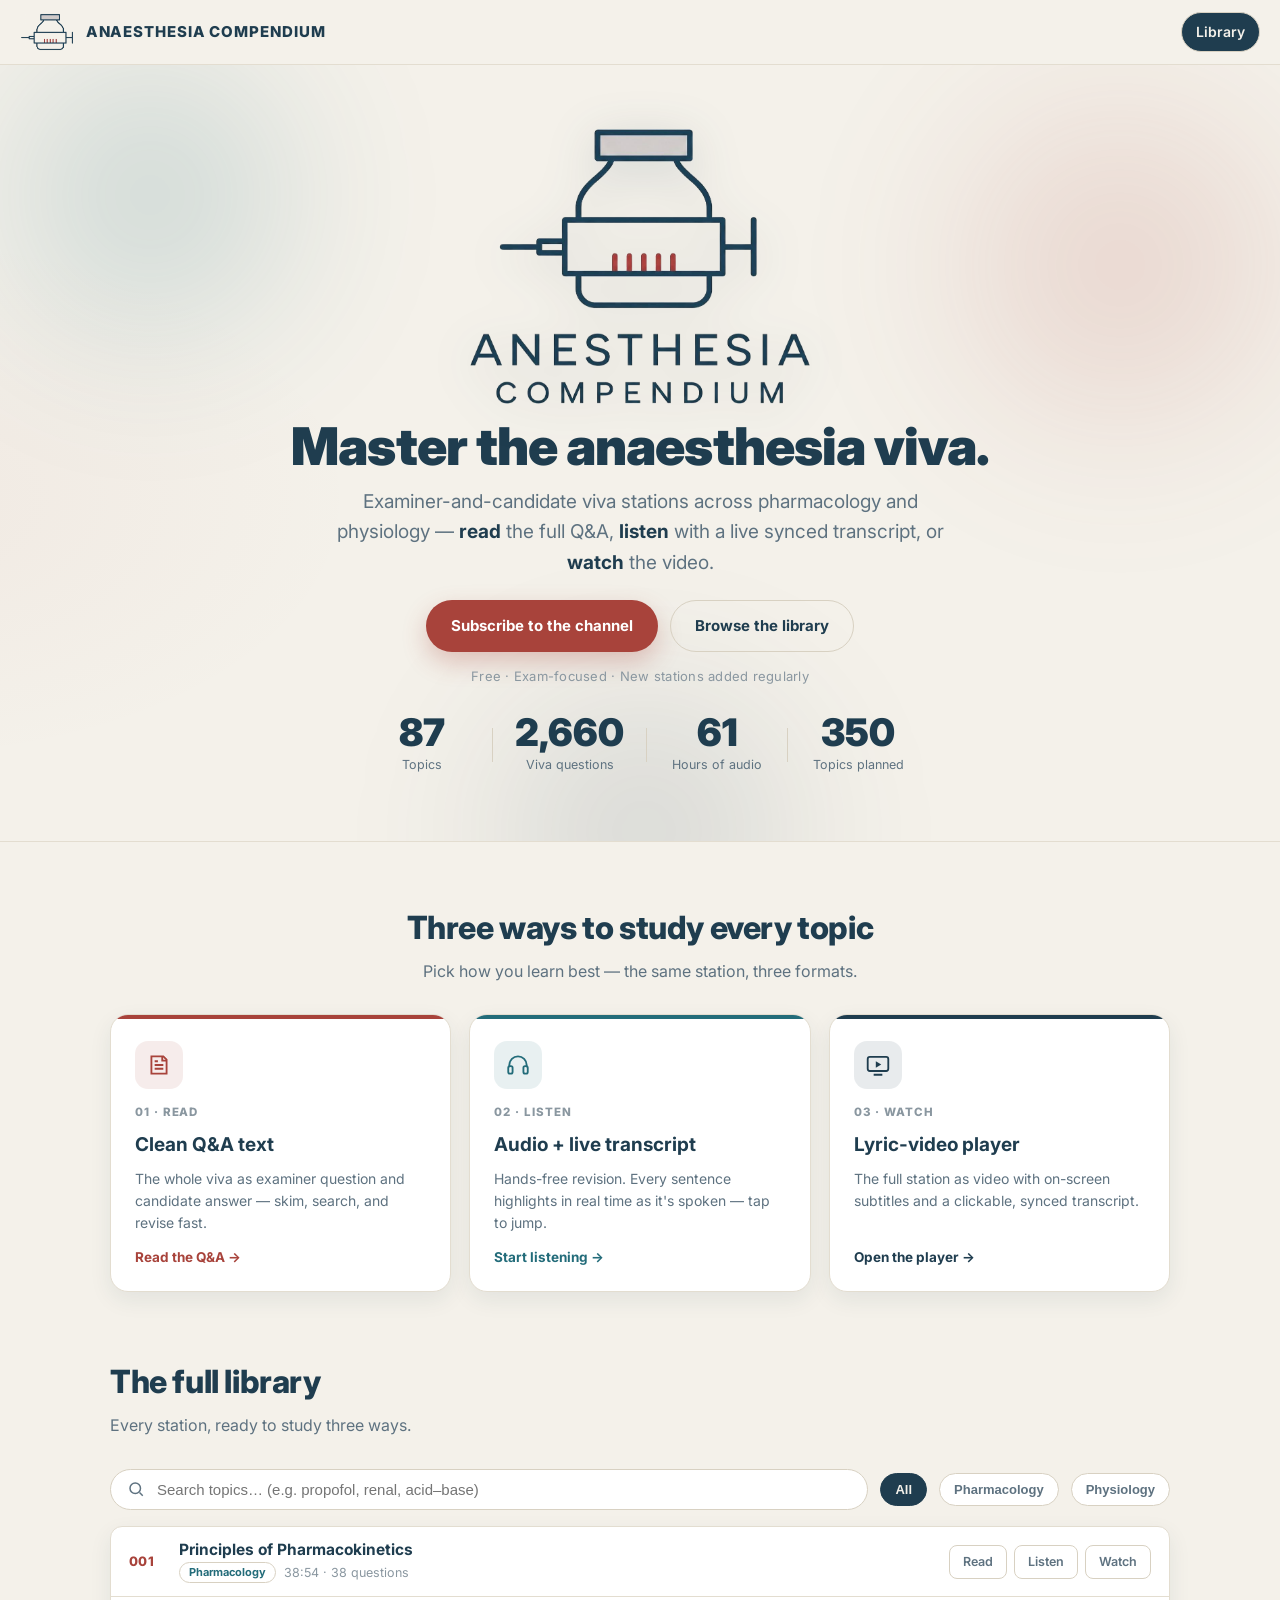
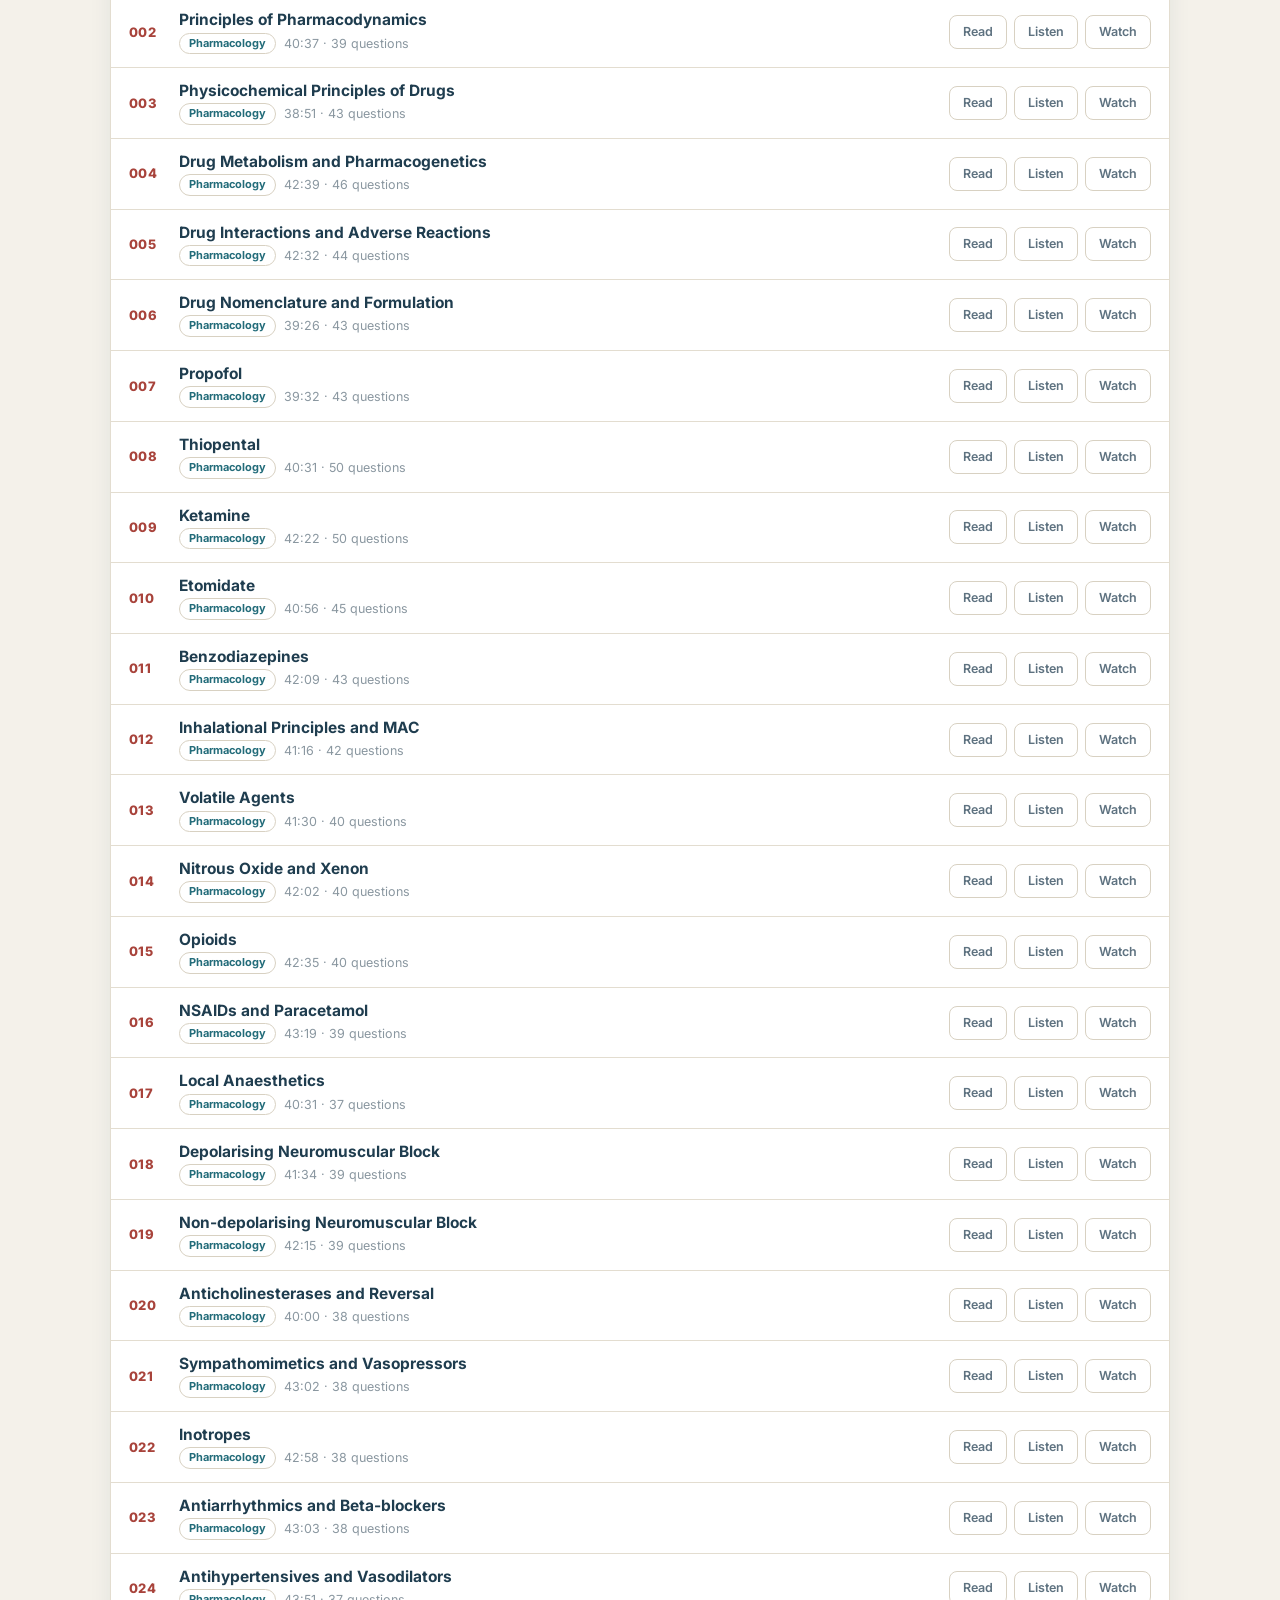
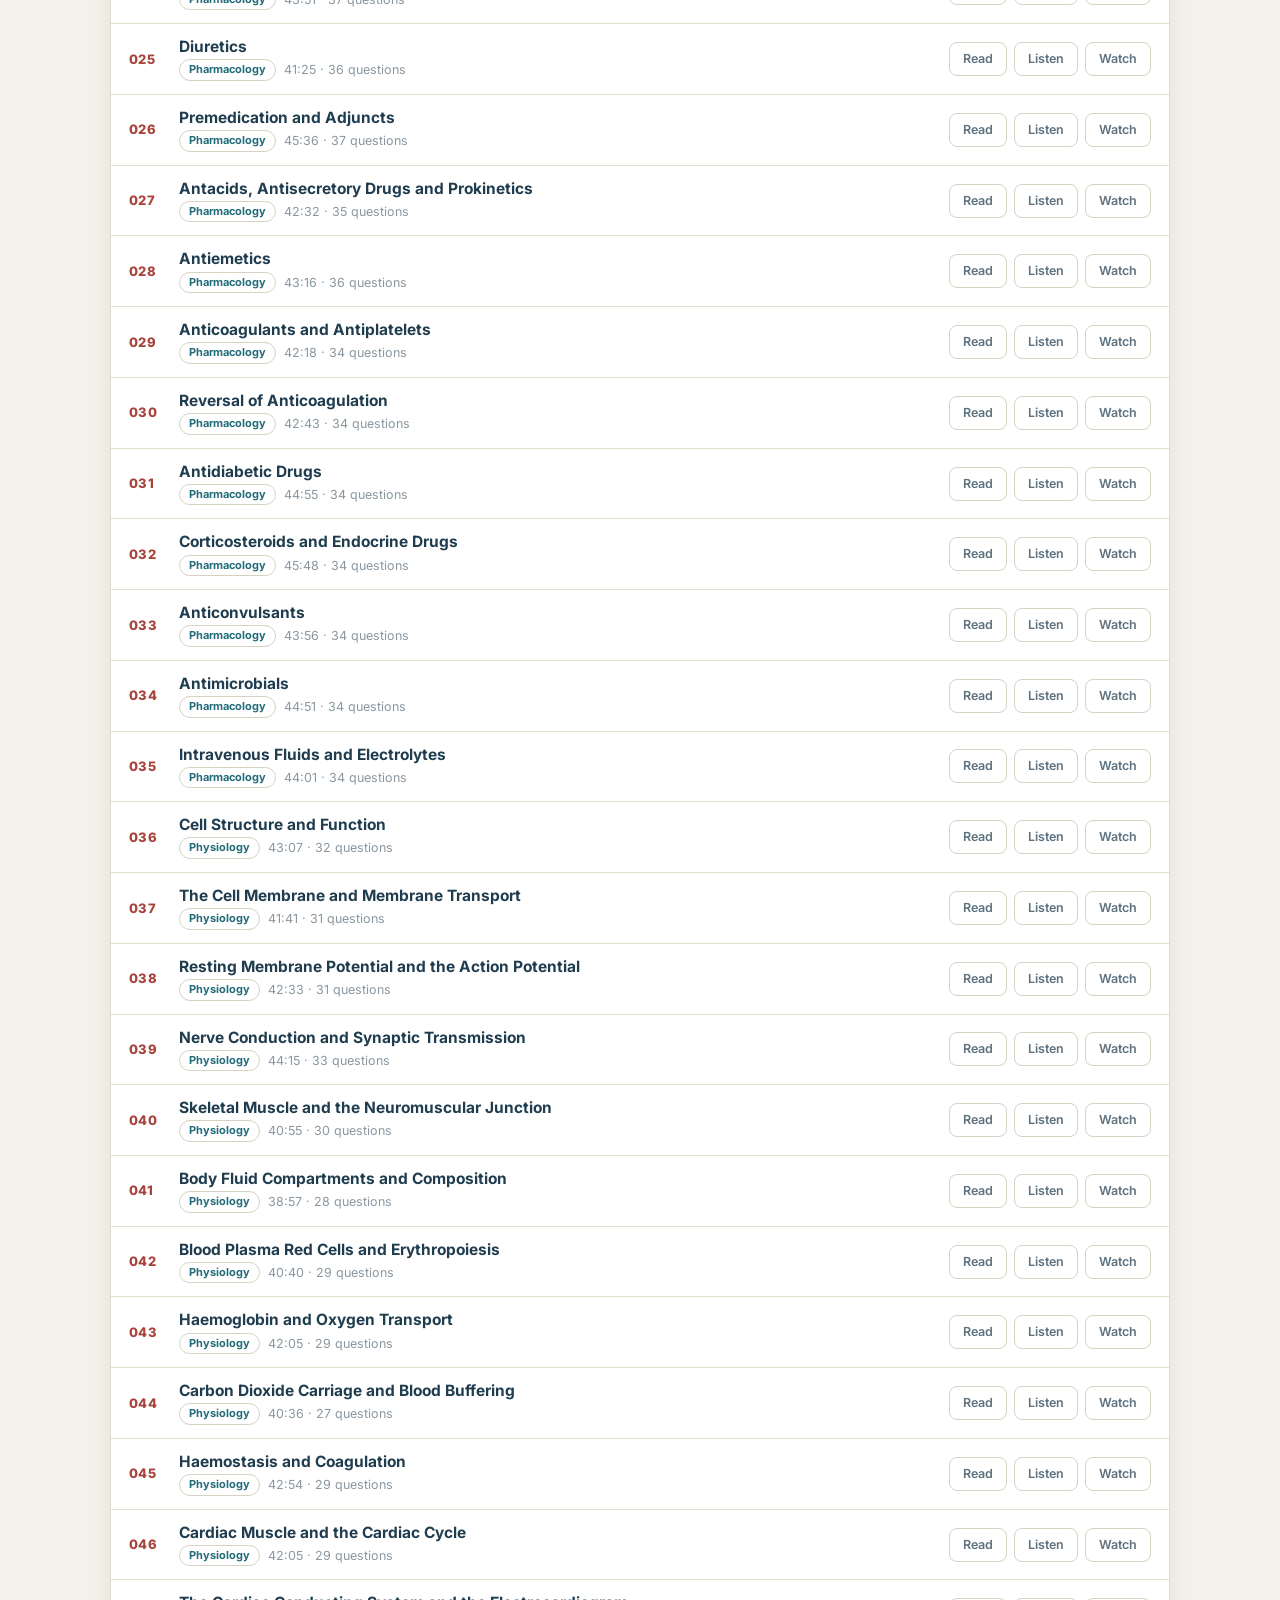
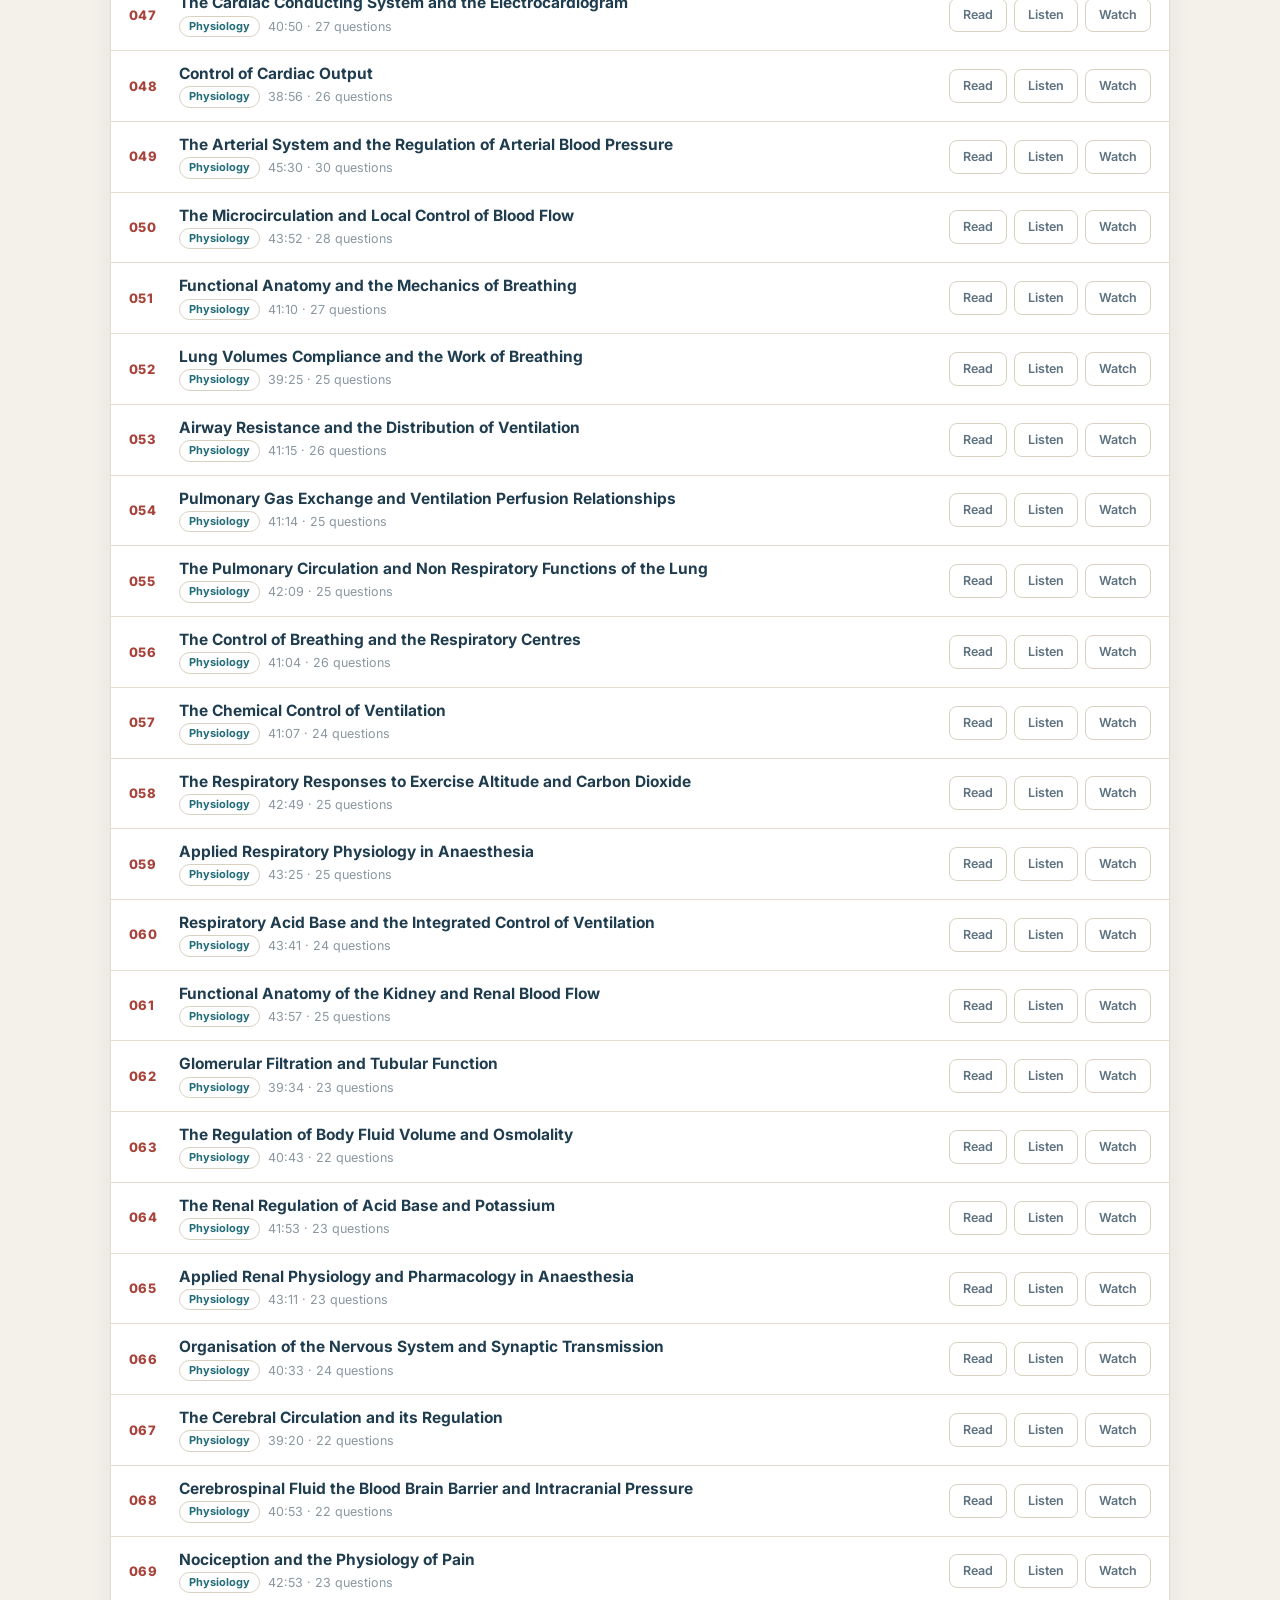
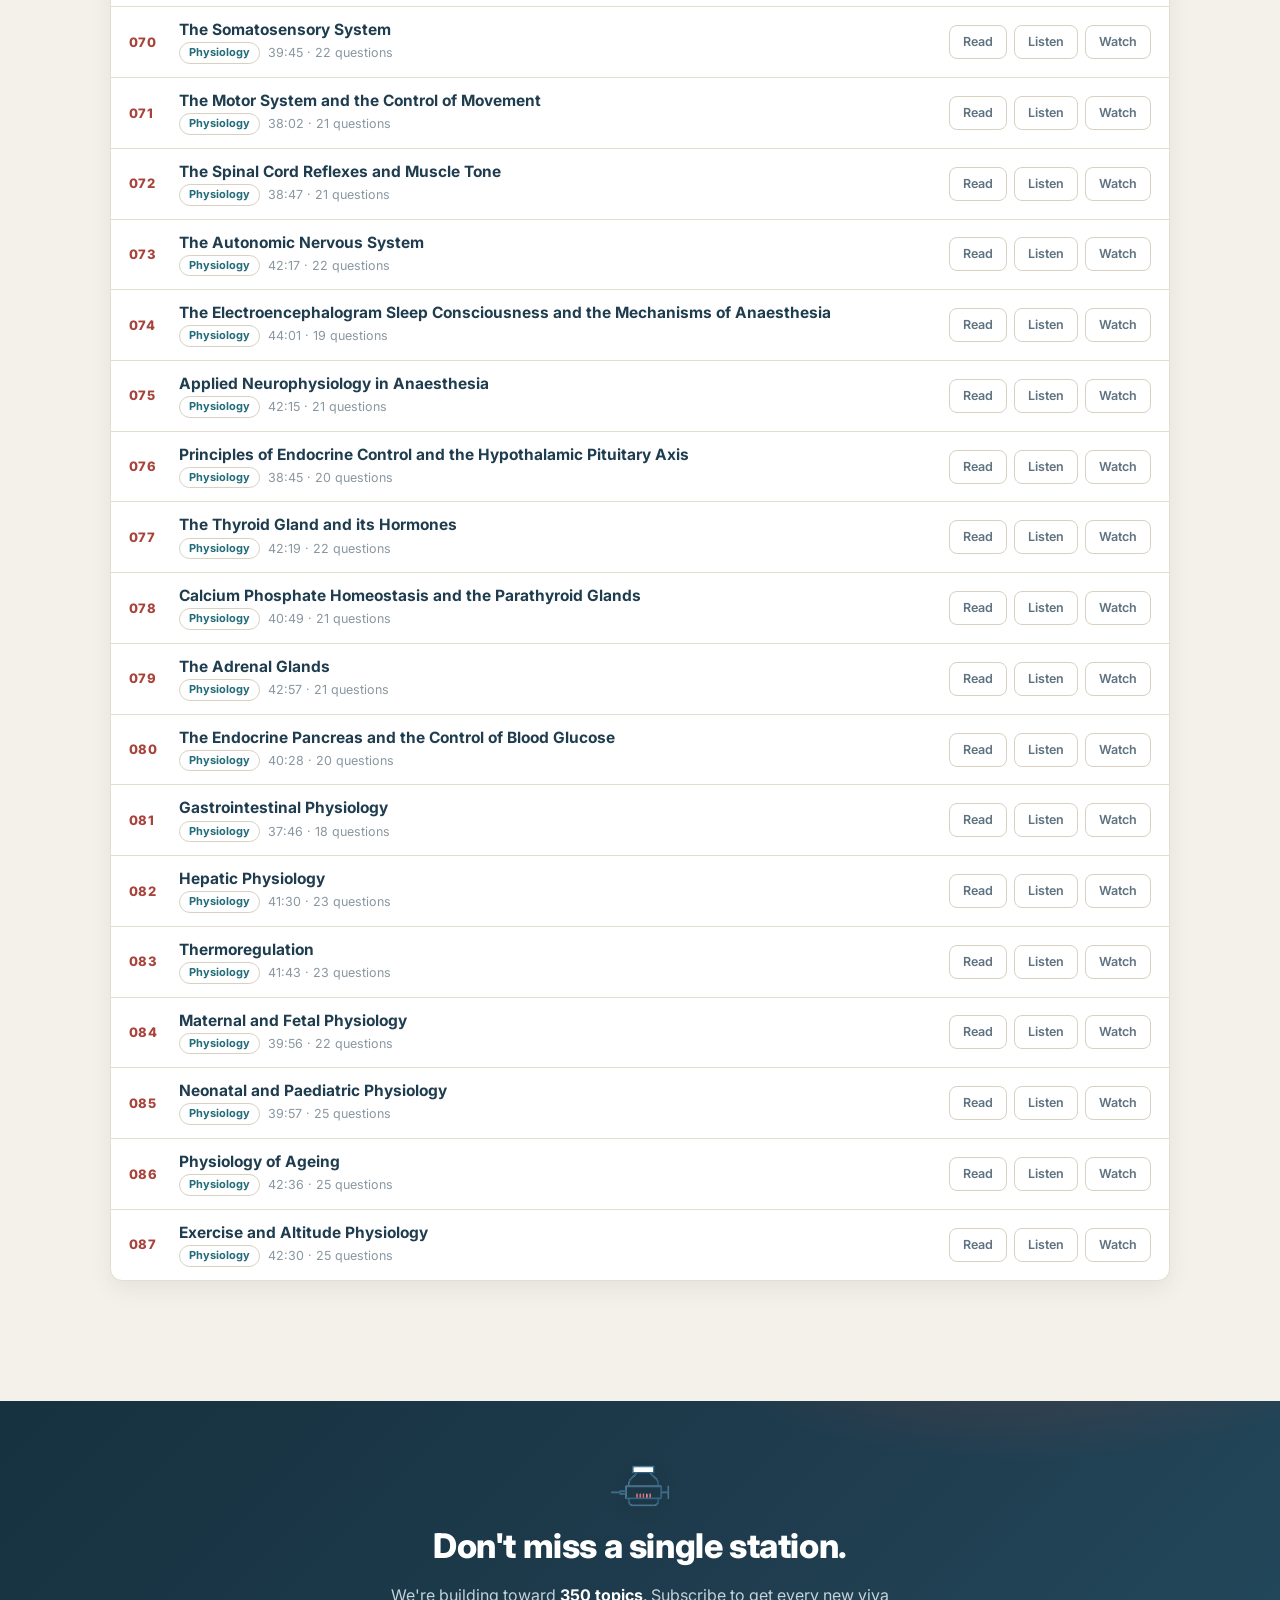
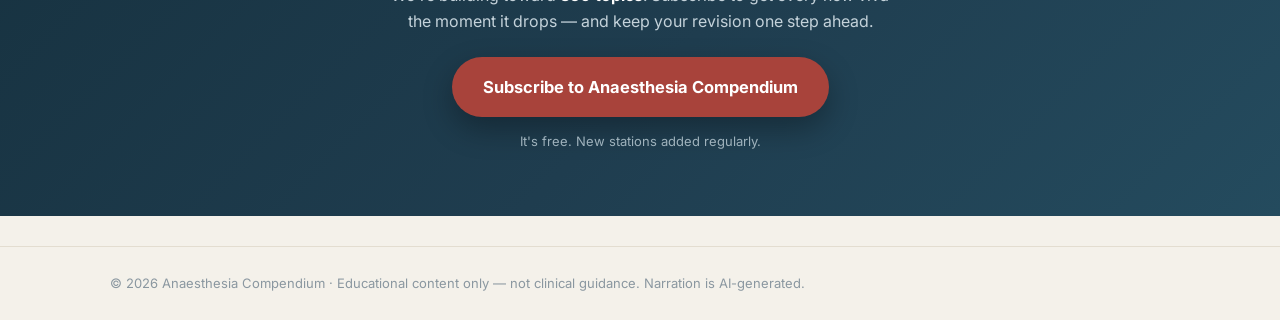
==== index.html @ facf9bb1 "Each mode gets its own hub page; mode cards link to hubs (not topic 001); collapsible section-groupe" ====
<!doctype html>
<html lang="en">
<head>
<meta charset="utf-8">
<meta name="viewport" content="width=device-width,initial-scale=1">
<title>Anaesthesia Compendium — Viva Library</title>
<meta name="description" content="Master the anaesthesia viva — 87 examiner-and-candidate stations you can read as Q&A, listen to with a synced transcript, or watch on video.">
<meta property="og:title" content="Anaesthesia Compendium — Viva Library">
<meta property="og:description" content="Read, listen, and watch your way through every anaesthesia viva topic.">
<meta property="og:image" content="assets/logo-full.png">
<link rel="preconnect" href="https://fonts.googleapis.com">
<link href="https://fonts.googleapis.com/css2?family=Inter:wght@400;500;600;700;800;900&display=swap" rel="stylesheet">
<link rel="icon" type="image/png" sizes="32x32" href="assets/favicon-32.png">
<link rel="apple-touch-icon" href="assets/apple-touch-icon.png">
<link rel="stylesheet" href="assets/css/style.css?v=6">
</head>
<body>
<div id="hdr"></div>
<main>

  <!-- ===== HERO ===== -->
  <section class="lp-hero">
    <div class="aurora" aria-hidden="true"><span></span><span></span><span></span></div>
    <div class="wrap lp-hero-inner reveal">
      <img class="lp-logo" src="assets/logo-full.png" alt="Anaesthesia Compendium" width="380" height="312">
      <h1 class="lp-title">Master the anaesthesia viva.</h1>
      <p class="lp-sub">Examiner-and-candidate viva stations across pharmacology and physiology —
        <strong>read</strong> the full Q&amp;A, <strong>listen</strong> with a live synced transcript, or <strong>watch</strong> the video.</p>
      <div class="lp-cta">
        <a class="btn-cta primary subscribe-btn" href="#subscribe">Subscribe to the channel</a>
        <a class="btn-cta ghost" href="#library">Browse the library</a>
      </div>
      <div class="lp-trust">Free · Exam-focused · New stations added regularly</div>
      <div class="lp-stats" id="stats">
        <div><b data-count="87">0</b><span>Topics</span></div>
        <span class="div"></span>
        <div><b data-count="2660">0</b><span>Viva questions</span></div>
        <span class="div"></span>
        <div><b id="hours" data-count="58">0</b><span>Hours of audio</span></div>
        <span class="div"></span>
        <div><b data-count="350">0</b><span>Topics planned</span></div>
      </div>
    </div>
  </section>

  <!-- ===== THREE WAYS (Read · Listen · Watch) ===== -->
  <section class="wrap lp-modes reveal">
    <h2 class="lp-h2">Three ways to study every topic</h2>
    <p class="lp-h2sub">Pick how you learn best — the same station, three formats.</p>
    <div class="mode-cards">
      <a class="mode-card read" href="read.html">
        <span class="mc-ico" aria-hidden="true">
          <svg viewBox="0 0 24 24" fill="none" stroke="currentColor" stroke-width="1.7"><path d="M5 4h11l3 3v13H5z"/><path d="M15 4v4h4"/><path d="M8 12h8M8 15.5h8M8 8.5h3"/></svg>
        </span>
        <span class="mc-tag">01 · Read</span>
        <h3>Clean Q&amp;A text</h3>
        <p>The whole viva as examiner question and candidate answer — skim, search, and revise fast.</p>
        <span class="mc-go">Read the Q&amp;A →</span>
      </a>
      <a class="mode-card listen" href="listen.html">
        <span class="mc-ico" aria-hidden="true">
          <svg viewBox="0 0 24 24" fill="none" stroke="currentColor" stroke-width="1.7"><path d="M4 14v-2a8 8 0 0116 0v2"/><rect x="3" y="13" width="4" height="7" rx="1.5"/><rect x="17" y="13" width="4" height="7" rx="1.5"/></svg>
        </span>
        <span class="mc-tag">02 · Listen</span>
        <h3>Audio + live transcript</h3>
        <p>Hands-free revision. Every sentence highlights in real time as it's spoken — tap to jump.</p>
        <span class="mc-go">Start listening →</span>
      </a>
      <a class="mode-card watch" href="watch.html">
        <span class="mc-ico" aria-hidden="true">
          <svg viewBox="0 0 24 24" fill="none" stroke="currentColor" stroke-width="1.7"><rect x="2.5" y="4.5" width="19" height="13" rx="2"/><path d="M10 8.5l5 3-5 3z" fill="currentColor" stroke="none"/><path d="M8 21h8"/></svg>
        </span>
        <span class="mc-tag">03 · Watch</span>
        <h3>Lyric-video player</h3>
        <p>The full station as video with on-screen subtitles and a clickable, synced transcript.</p>
        <span class="mc-go">Open the player →</span>
      </a>
    </div>
  </section>

  <!-- ===== LIBRARY ===== -->
  <section class="wrap lp-library" id="library">
    <div class="lib-head reveal">
      <h2 class="lp-h2">The full library</h2>
      <p class="lp-h2sub">Every station, ready to study three ways.</p>
    </div>
    <div class="toolbar reveal">
      <label class="search">
        <svg width="18" height="18" viewBox="0 0 24 24" fill="none" stroke="#5e7280" stroke-width="2"><circle cx="11" cy="11" r="7"/><path d="M21 21l-4.3-4.3"/></svg>
        <input id="q" type="search" placeholder="Search topics… (e.g. propofol, renal, acid–base)" autocomplete="off">
      </label>
      <button class="chip is-active" data-sec="all">All</button>
      <button class="chip" data-sec="Pharmacology">Pharmacology</button>
      <button class="chip" data-sec="Physiology">Physiology</button>
    </div>
    <div id="grid" class="tlist reveal"></div>
    <div id="empty" class="empty hide">No topics match your search.</div>
  </section>

  <!-- ===== SUBSCRIBE BAND ===== -->
  <section class="lp-subscribe reveal" id="subscribe">
    <div class="wrap lp-sub-inner">
      <img class="lp-sub-mark" src="assets/logo-mark.png" alt="" width="64" height="64">
      <h2>Don't miss a single station.</h2>
      <p>We're building toward <strong>350 topics</strong>. Subscribe to get every new viva the moment it drops — and keep your revision one step ahead.</p>
      <a class="btn-cta primary big subscribe-btn" href="#">Subscribe to Anaesthesia Compendium</a>
      <div class="lp-sub-note">It's free. New stations added regularly.</div>
    </div>
  </section>

</main>

<footer class="foot"><div class="wrap">
  © <span id="yr"></span> Anaesthesia Compendium · Educational content only — not clinical guidance. Narration is AI-generated.
</div></footer>

<script src="config.js"></script>
<script src="assets/js/common.js?v=6"></script>
<script src="assets/js/library.js?v=6"></script>
</body>
</html>
---- assets/css/style.css ----
:root{
  /* Brand palette — from the Anesthesia Compendium logo */
  --bg:#f4f1ea;          /* warm ivory paper */
  --bg2:#efeae0;
  --panel:#ffffff;
  --panel2:#f6f2ea;
  --line:#e3ddd0;        /* warm hairline */
  --line2:#d8d1c2;
  --ink:#1f3d4f;         /* deep navy ink (logo outline) */
  --txt:#22404f;
  --muted:#5e7280;
  --faint:#8a97a0;
  --navy:#1f3d4f;
  --teal:#236c7a;        /* supporting teal-navy */
  --brick:#a8433b;       /* logo red accent */
  --brick-soft:#c97b73;
  --cap:#d7dade;         /* logo cap grey */
  --examiner:#a8433b;    /* questions = brick red */
  --candidate:#236c7a;   /* answers   = teal-navy */
  --radius:12px; --maxw:1100px;
  --shadow:0 8px 22px rgba(31,61,79,.08);
}
*{box-sizing:border-box}
html,body{margin:0;padding:0}
body{
  background:
    radial-gradient(900px 480px at 85% -8%, rgba(35,108,122,.05) 0, transparent 60%),
    radial-gradient(800px 460px at -8% 6%, rgba(168,67,59,.045) 0, transparent 58%),
    var(--bg);
  color:var(--txt);
  font:16px/1.6 "Inter",system-ui,-apple-system,"Segoe UI",Roboto,Helvetica,Arial,sans-serif;
  -webkit-font-smoothing:antialiased;
}
a{color:inherit;text-decoration:none}
.wrap{max-width:var(--maxw);margin:0 auto;padding:0 20px}

/* ---------- top bar ---------- */
.topbar{position:sticky;top:0;z-index:30;display:flex;align-items:center;gap:18px;
  justify-content:space-between;padding:12px 20px;
  background:rgba(244,241,234,.86);backdrop-filter:blur(12px);
  border-bottom:1px solid var(--line)}
.brand{display:flex;align-items:center;gap:12px}
.brand-mark{display:grid;place-items:center;width:38px;height:38px;border-radius:9px;
  font-weight:800;letter-spacing:-1px;color:#f4f1ea;background:var(--navy);
  border:1px solid #16313f}
.brand-mark span{color:var(--brick-soft)}
.brand-logo{height:38px;width:auto;display:block}
.brand-name{font-weight:800;letter-spacing:.06em;color:var(--navy);text-transform:uppercase;font-size:15px}
@media(max-width:520px){.brand-name{display:none}}
.modes{display:flex;gap:6px;flex-wrap:wrap}
.mode{padding:8px 14px;border-radius:999px;color:var(--muted);font-weight:600;font-size:14px;
  border:1px solid transparent}
.mode:hover{color:var(--navy);background:var(--panel2)}
.mode.is-active{color:#f4f1ea;background:var(--navy)}
.mode.lib{border:1px solid var(--line2)}

/* ---------- hero ---------- */
.hero{padding:46px 0 22px}
.hero h1{font-size:clamp(28px,4vw,42px);margin:0 0 8px;letter-spacing:-.5px;color:var(--navy)}
.hero-logo{text-align:center;padding:38px 0 22px}
.brandlock{margin:0 auto 6px}
.brandlock img{height:clamp(104px,17vw,168px);width:auto;display:inline-block}
.hero-logo p{max-width:640px;margin:0 auto}
.hero-logo .stats{justify-content:center}
.hero p{color:var(--muted);margin:0;font-size:18px}
.hero .stats{display:flex;gap:18px;margin-top:22px;flex-wrap:wrap}
.stat{background:var(--panel);border:1px solid var(--line);border-radius:var(--radius);
  padding:14px 18px;min-width:120px;box-shadow:var(--shadow)}
.stat b{display:block;font-size:24px;color:var(--navy)}
.stat span{color:var(--muted);font-size:13px}

.toolbar{display:flex;gap:12px;align-items:center;margin:24px 0 8px;flex-wrap:wrap}
.search{flex:1;min-width:220px;display:flex;align-items:center;gap:10px;
  background:var(--panel);border:1px solid var(--line2);border-radius:999px;padding:10px 16px}
.search input{flex:1;background:none;border:none;color:var(--txt);font-size:15px;outline:none}
.chip{padding:8px 14px;border-radius:999px;border:1px solid var(--line2);color:var(--muted);
  font-weight:600;font-size:13px;cursor:pointer;background:var(--panel)}
.chip.is-active{color:#f4f1ea;background:var(--navy);border-color:var(--navy)}

/* ---------- library LIST ---------- */
.tlist{margin:16px 0 60px;border:1px solid var(--line);border-radius:var(--radius);
  overflow:hidden;background:var(--panel);box-shadow:var(--shadow)}
.trow{display:flex;align-items:center;gap:16px;padding:13px 18px;border-bottom:1px solid var(--line);
  transition:background .12s}
.trow:last-child{border-bottom:none}
.trow:hover{background:var(--panel2)}
.trow .tnum{font-weight:800;color:var(--brick);font-size:13px;min-width:34px;letter-spacing:.02em}
.trow .tmain{flex:1;min-width:0;display:flex;flex-direction:column;gap:2px}
.trow .ttitle{font-weight:700;color:var(--navy);font-size:15.5px;line-height:1.3}
.trow .ttitle a:hover{color:var(--brick)}
.trow .tmeta{color:var(--faint);font-size:12.5px}
.trow .tsec{display:inline-block;font-size:11px;font-weight:700;color:var(--teal);
  border:1px solid var(--line2);border-radius:999px;padding:1px 9px;margin-right:8px;vertical-align:1px}
.trow .tmodes{display:flex;gap:7px;flex-shrink:0}
.trow .tmodes a{padding:6px 13px;border-radius:8px;font-weight:600;font-size:12.5px;
  border:1px solid var(--line2);color:var(--muted)}
.trow .tmodes a:hover{color:#f4f1ea;background:var(--navy);border-color:var(--navy)}
@media(max-width:640px){
  .trow{flex-wrap:wrap}
  .trow .tmodes{width:100%;justify-content:flex-start;padding-left:50px}
}

/* ---------- detail layout ---------- */
.detail{display:grid;grid-template-columns:minmax(0,1fr);gap:24px;padding:26px 0 70px}
@media(min-width:900px){.detail.has-side{grid-template-columns:minmax(0,1.5fr) minmax(280px,.9fr)}}
.crumb{color:var(--faint);font-size:13.5px;margin:18px 0 2px}
.crumb a:hover{color:var(--brick)}
.dtitle{font-size:clamp(22px,3vw,32px);margin:4px 0 4px;letter-spacing:-.4px;color:var(--navy)}
.dsub{color:var(--muted);margin:0 0 4px;font-size:14.5px}

.panel{background:var(--panel);border:1px solid var(--line);border-radius:var(--radius);
  padding:18px;box-shadow:var(--shadow)}
.media-warn{background:rgba(168,67,59,.08);border:1px solid rgba(168,67,59,.3);
  color:#7d2f29;padding:10px 14px;border-radius:10px;font-size:13.5px;margin:14px 0}
.media-warn code{color:var(--brick)}

/* audio player */
.player{display:flex;flex-direction:column;gap:14px}
.player audio,.player video{width:100%}
.coverbar{display:flex;gap:16px;align-items:center}
.coverbar img{width:84px;height:84px;border-radius:12px;object-fit:cover;border:1px solid var(--line2)}
.playbtns{display:flex;gap:8px;flex-wrap:wrap;align-items:center}
.btn{padding:8px 14px;border-radius:10px;border:1px solid var(--line2);background:var(--panel2);
  color:var(--txt);font-weight:600;font-size:13.5px;cursor:pointer}
.btn:hover{border-color:var(--teal)}
.btn.primary{color:#f4f1ea;background:var(--navy);border-color:var(--navy)}

/* transcript */
.transcript{height:62vh;min-height:380px;overflow-y:auto;padding:6px 4px;scroll-behavior:smooth}
.transcript::-webkit-scrollbar{width:10px}
.transcript::-webkit-scrollbar-thumb{background:var(--line2);border-radius:8px}
/* transcript: flowing paragraphs grouped by speaker turn */
.turn{margin:0 0 17px}
.turn .who{display:block;font-size:11px;font-weight:800;letter-spacing:.9px;
  text-transform:uppercase;margin:0 0 5px 14px}
.turn.E .who{color:var(--examiner)}
.turn.C .who{color:var(--candidate)}
.turn-text{margin:0;color:var(--muted);line-height:1.78;font-size:15.5px;
  padding-left:14px;border-left:3px solid transparent}
.turn.E .turn-text{border-left-color:rgba(168,67,59,.22)}
.turn.C .turn-text{border-left-color:rgba(35,108,122,.22)}
/* each sentence/cue is an inline highlightable segment */
.seg{cursor:pointer;border-radius:5px;padding:1px 3px;margin:0 -1px;
  transition:background .12s,color .12s}
.seg:hover{background:var(--panel2);color:var(--txt)}
.seg.active{color:var(--navy);font-weight:600;background:rgba(35,108,122,.18)}
.turn.E .seg.active{background:rgba(168,67,59,.18)}

.sticky-side{position:sticky;top:84px}
.side-list{max-height:74vh;overflow-y:auto}
.side-item{display:flex;gap:10px;padding:9px 10px;border-radius:10px;color:var(--muted);font-size:13.5px}
.side-item:hover{background:var(--panel2);color:var(--navy)}
.side-item.is-active{background:var(--panel2);color:var(--navy);font-weight:600}
.side-item .n{color:var(--brick);font-weight:700;min-width:30px}

/* ---- mode hub (read/listen/watch landing) ---- */
.hub-hero{text-align:center;padding:42px 0 28px;border-bottom:1px solid var(--line)}
.hub-ico{width:56px;height:56px;border-radius:15px;display:inline-grid;place-items:center;margin-bottom:12px}
.hub-ico svg{width:30px;height:30px}
.hub-hero.read .hub-ico{background:rgba(168,67,59,.10);color:var(--brick)}
.hub-hero.listen .hub-ico{background:rgba(35,108,122,.10);color:var(--teal)}
.hub-hero.watch .hub-ico{background:rgba(31,61,79,.10);color:var(--navy)}
.hub-hero h1{margin:0 0 6px;color:var(--navy);font-size:clamp(24px,3.6vw,34px);font-weight:800;letter-spacing:-.4px}
.hub-hero p{color:var(--muted);margin:0 auto;max-width:560px}
.hub-count{margin-top:12px;color:var(--faint);font-size:13px}
.hub-body{padding:24px 20px 60px}
.open-pill{font-weight:700;font-size:12.5px;padding:6px 13px;border-radius:8px;
  border:1px solid var(--line2);color:var(--muted);white-space:nowrap}
.trow:hover .open-pill.read{color:#fff;background:var(--brick);border-color:var(--brick)}
.trow:hover .open-pill.listen{color:#fff;background:var(--teal);border-color:var(--teal)}
.trow:hover .open-pill.watch{color:#fff;background:var(--navy);border-color:var(--navy)}

/* ---- collapsible, section-grouped side panel ---- */
.sidepanel{padding:8px 8px 10px}
.sidehead{font-weight:800;color:var(--navy);font-size:12.5px;letter-spacing:.06em;
  text-transform:uppercase;padding:8px 8px 6px}
.side-nav{max-height:74vh;overflow-y:auto}
.nav-group{border-top:1px solid var(--line)}
.nav-head{width:100%;display:flex;align-items:center;gap:8px;background:none;border:none;cursor:pointer;
  padding:10px 8px;font-weight:800;color:var(--navy);font-size:12px;letter-spacing:.05em;text-transform:uppercase}
.nav-head:hover{color:var(--brick)}
.nav-count{margin-left:auto;color:var(--faint);font-weight:600}
.nav-chev{transition:transform .2s;color:var(--faint);font-size:11px}
.nav-group.open .nav-chev{transform:rotate(90deg)}
.nav-items{display:none;padding-bottom:6px}
.nav-group.open .nav-items{display:block}
.nav-item{display:flex;gap:9px;padding:7px 10px;border-radius:8px;color:var(--muted);font-size:13px;line-height:1.35}
.nav-item:hover{background:var(--panel2);color:var(--navy)}
.nav-item.is-active{background:var(--panel2);color:var(--navy);font-weight:600}
.nav-item .n{color:var(--brick);font-weight:700;min-width:28px}

/* read page */
.reader{max-width:820px;margin:0 auto}
.qa{margin:0 0 26px}
.qa .q{background:rgba(168,67,59,.06);
  border:1px solid rgba(168,67,59,.22);border-radius:12px;padding:14px 18px;font-weight:600;color:var(--navy)}
.qa .q .lbl{color:var(--examiner);font-size:11px;font-weight:800;letter-spacing:1px;display:block;margin-bottom:4px}
.qa .a{padding:14px 18px 2px 18px}
.qa .a .lbl{color:var(--candidate);font-size:11px;font-weight:800;letter-spacing:1px;display:block;margin-bottom:6px}
.qa .a p{margin:0 0 12px}
.reader .intro{color:var(--muted);font-style:italic;border-left:3px solid var(--line2);padding:6px 16px;margin:0 0 26px}

/* ====================== LANDING PAGE ====================== */
/* scroll-reveal (armed by JS so no-JS users still see everything) */
body.reveal-armed .reveal{opacity:0;transform:translateY(18px);transition:opacity .7s ease,transform .7s ease}
body.reveal-armed .reveal.in{opacity:1;transform:none}
@media(prefers-reduced-motion:reduce){body.reveal-armed .reveal{opacity:1;transform:none;transition:none}}

/* hero */
.lp-hero{position:relative;overflow:hidden;text-align:center;padding:54px 0 64px;
  border-bottom:1px solid var(--line)}
.lp-hero-inner{position:relative;z-index:2;max-width:760px}
.aurora{position:absolute;inset:0;z-index:1;filter:blur(70px);opacity:.5;pointer-events:none}
.aurora span{position:absolute;border-radius:50%;display:block;mix-blend-mode:multiply}
.aurora span:nth-child(1){width:420px;height:420px;left:-60px;top:-80px;
  background:radial-gradient(circle,rgba(35,108,122,.45),transparent 70%);animation:float1 14s ease-in-out infinite}
.aurora span:nth-child(2){width:480px;height:480px;right:-80px;top:-40px;
  background:radial-gradient(circle,rgba(168,67,59,.38),transparent 70%);animation:float2 17s ease-in-out infinite}
.aurora span:nth-child(3){width:520px;height:340px;left:30%;bottom:-160px;
  background:radial-gradient(circle,rgba(31,61,79,.34),transparent 70%);animation:float1 20s ease-in-out infinite}
@keyframes float1{0%,100%{transform:translate(0,0)}50%{transform:translate(40px,30px)}}
@keyframes float2{0%,100%{transform:translate(0,0)}50%{transform:translate(-50px,24px)}}
.lp-logo{width:min(360px,72vw);height:auto;margin:0 auto 6px;display:block;
  filter:drop-shadow(0 10px 24px rgba(31,61,79,.16))}
.lp-title{font-size:clamp(30px,5vw,52px);line-height:1.05;letter-spacing:-1px;margin:6px 0 12px;
  color:var(--navy);font-weight:900}
.lp-sub{font-size:clamp(15px,2.1vw,19px);color:var(--muted);margin:0 auto 22px;max-width:620px}
.lp-sub strong{color:var(--navy)}
.lp-cta{display:flex;gap:12px;justify-content:center;flex-wrap:wrap;margin-bottom:14px}
.btn-cta{padding:13px 24px;border-radius:999px;font-weight:700;font-size:15px;
  border:1.5px solid transparent;transition:transform .15s,box-shadow .15s,background .15s;display:inline-block}
.btn-cta.primary{background:var(--brick);color:#fff;box-shadow:0 10px 24px rgba(168,67,59,.28)}
.btn-cta.primary:hover{transform:translateY(-2px);box-shadow:0 14px 30px rgba(168,67,59,.36)}
.btn-cta.ghost{background:transparent;color:var(--navy);border-color:var(--line2)}
.btn-cta.ghost:hover{background:var(--panel);transform:translateY(-2px)}
.btn-cta.big{padding:16px 30px;font-size:16.5px}
.lp-trust{color:var(--faint);font-size:13px;letter-spacing:.02em;margin-bottom:26px}
.lp-stats{display:flex;align-items:center;justify-content:center;gap:22px;flex-wrap:wrap}
.lp-stats>div{min-width:96px}
.lp-stats b{display:block;font-size:clamp(26px,4vw,38px);font-weight:900;color:var(--navy);line-height:1}
.lp-stats span{color:var(--muted);font-size:12.5px}
.lp-stats .div{width:1px;height:34px;background:var(--line2)}
@media(max-width:560px){.lp-stats .div{display:none}}

/* three ways */
.lp-modes{padding:60px 20px 18px}
.lp-h2{font-size:clamp(22px,3.4vw,32px);text-align:center;margin:0 0 6px;color:var(--navy);
  font-weight:800;letter-spacing:-.4px}
.lp-h2sub{text-align:center;color:var(--muted);margin:0 0 30px}
.mode-cards{display:grid;grid-template-columns:repeat(auto-fit,minmax(250px,1fr));gap:18px}
.mode-card{position:relative;background:var(--panel);border:1px solid var(--line);border-radius:18px;
  padding:26px 24px 22px;box-shadow:var(--shadow);overflow:hidden;
  transition:transform .18s,box-shadow .18s,border-color .18s;display:flex;flex-direction:column;gap:8px}
.mode-card::before{content:"";position:absolute;left:0;top:0;height:4px;width:100%}
.mode-card.read::before{background:var(--brick)}
.mode-card.listen::before{background:var(--teal)}
.mode-card.watch::before{background:var(--navy)}
.mode-card:hover{transform:translateY(-6px);box-shadow:0 18px 40px rgba(31,61,79,.16);border-color:var(--line2)}
.mc-ico{width:48px;height:48px;border-radius:13px;display:grid;place-items:center;margin-bottom:6px}
.mc-ico svg{width:26px;height:26px}
.mode-card.read .mc-ico{background:rgba(168,67,59,.10);color:var(--brick)}
.mode-card.listen .mc-ico{background:rgba(35,108,122,.10);color:var(--teal)}
.mode-card.watch .mc-ico{background:rgba(31,61,79,.10);color:var(--navy)}
.mc-tag{font-size:11.5px;font-weight:800;letter-spacing:.08em;text-transform:uppercase;color:var(--faint)}
.mode-card h3{margin:0;color:var(--navy);font-size:19px}
.mode-card p{margin:0;color:var(--muted);font-size:14px;line-height:1.55;flex:1}
.mc-go{font-weight:700;font-size:13.5px;color:var(--navy);margin-top:6px}
.mode-card.read .mc-go{color:var(--brick)}
.mode-card.listen .mc-go{color:var(--teal)}

/* library section */
.lp-library{padding:46px 20px 30px}
.lib-head{margin-bottom:14px}
.lib-head .lp-h2,.lib-head .lp-h2sub{text-align:left}

/* subscribe band */
.lp-subscribe{margin:30px 0 0;padding:64px 20px;text-align:center;
  background:linear-gradient(135deg,#16313f 0%,#1f3d4f 55%,#244b5e 100%);color:#eef2f4;
  position:relative;overflow:hidden}
.lp-subscribe::after{content:"";position:absolute;inset:0;
  background:radial-gradient(600px 240px at 80% -20%,rgba(168,67,59,.30),transparent 60%);pointer-events:none}
.lp-sub-inner{position:relative;z-index:2;max-width:620px;margin:0 auto}
.lp-sub-mark{width:60px;height:auto;margin:0 auto 12px;display:block;
  filter:drop-shadow(0 6px 14px rgba(0,0,0,.3)) brightness(1.6)}
.lp-subscribe h2{font-size:clamp(24px,3.6vw,34px);margin:0 0 10px;color:#fff;font-weight:800;letter-spacing:-.4px}
.lp-subscribe p{color:#c4d2da;margin:0 auto 22px;max-width:520px;font-size:16px}
.lp-subscribe p strong{color:#fff}
.lp-subscribe .btn-cta.primary{box-shadow:0 12px 30px rgba(0,0,0,.3)}
.lp-sub-note{margin-top:14px;color:#9fb2bc;font-size:13px}

.empty{padding:60px 20px;text-align:center;color:var(--muted)}
.foot{border-top:1px solid var(--line);color:var(--faint);font-size:13px;padding:26px 0;margin-top:30px}
.foot a{color:var(--muted)}
.foot a:hover{color:var(--brick)}
.hide{display:none!important}
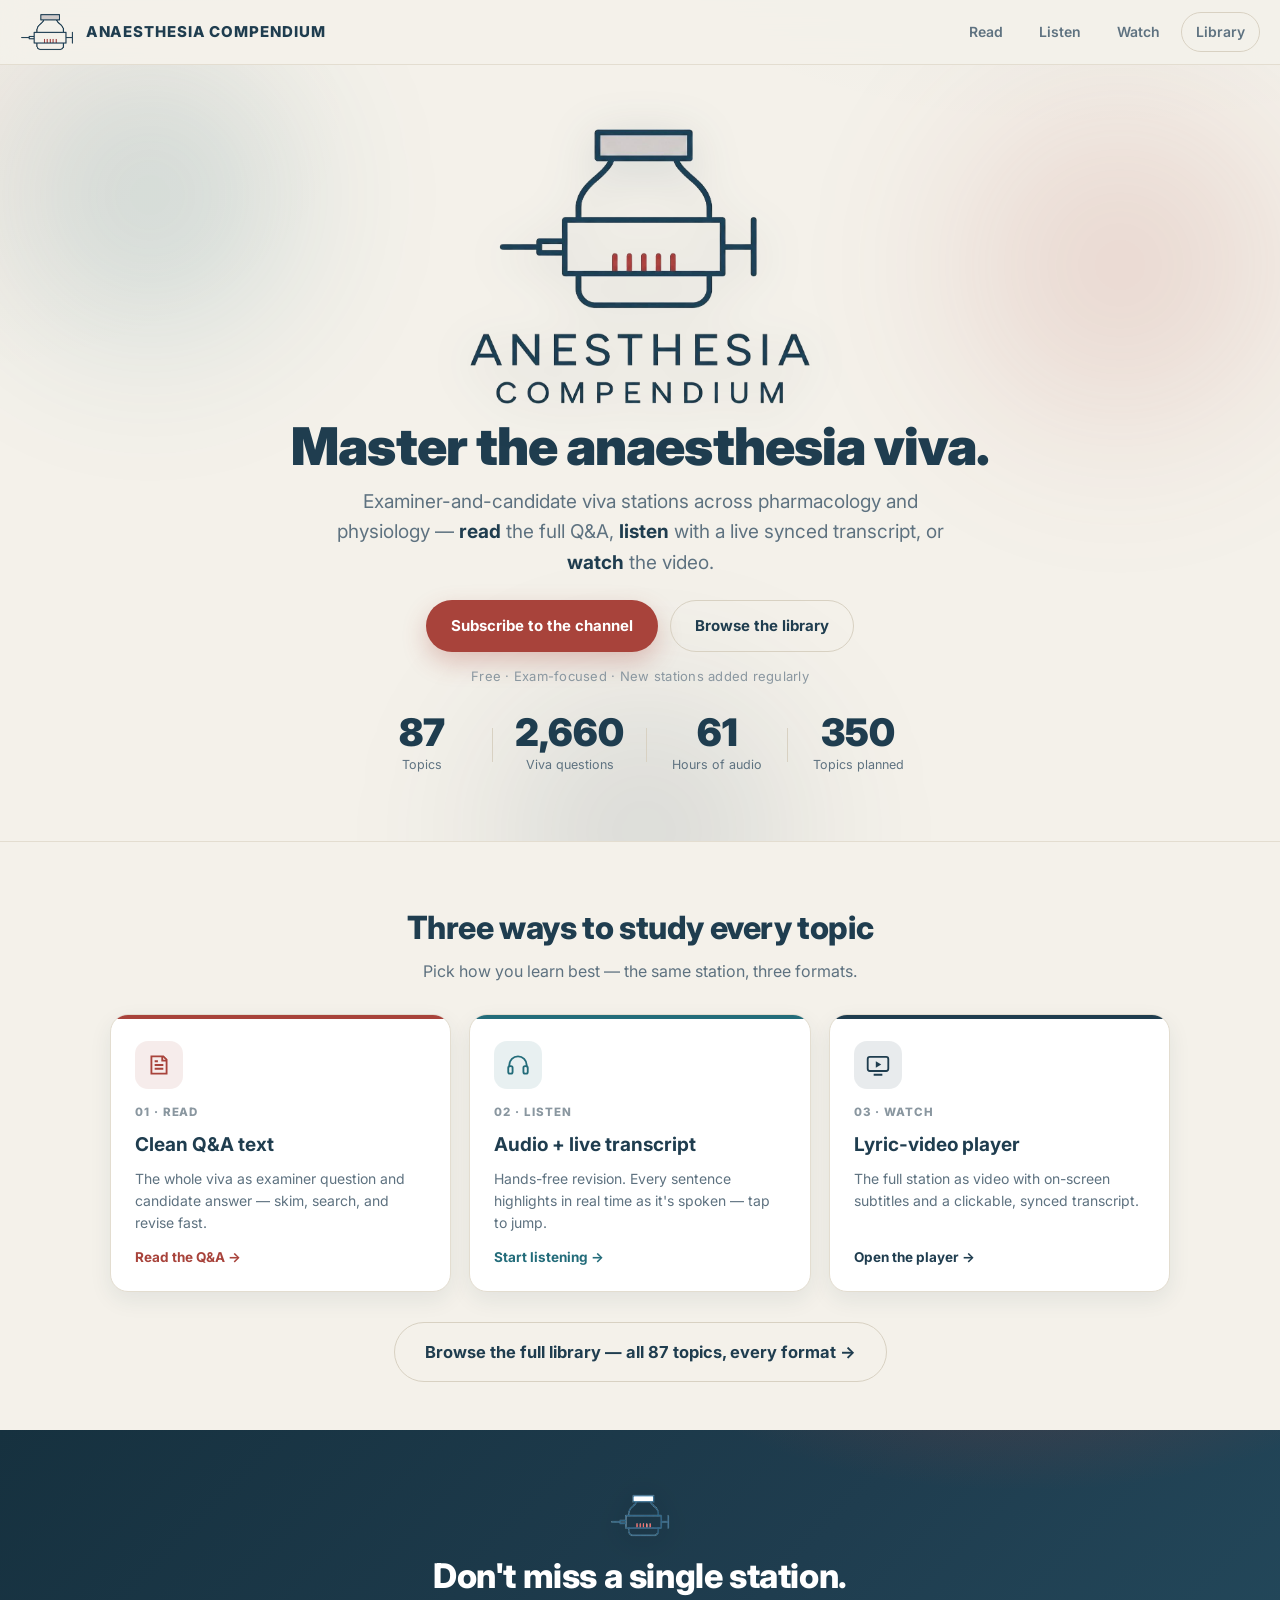
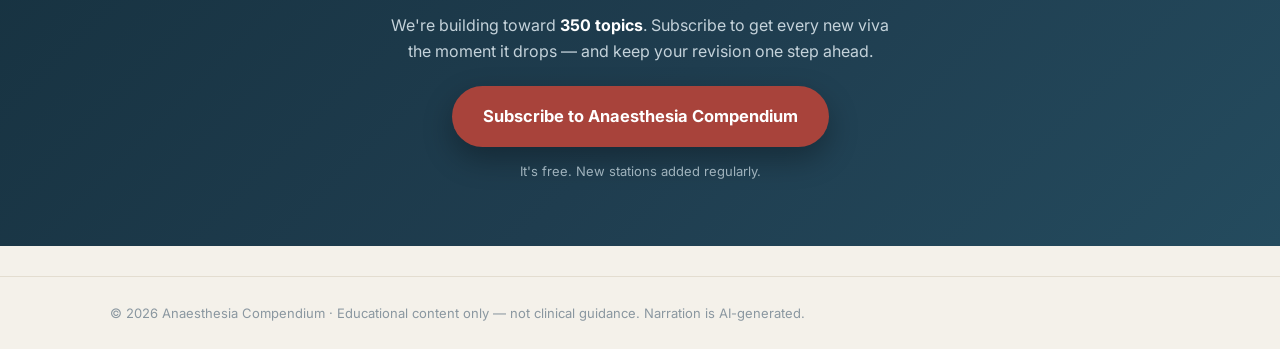
==== commit 416923c2: "Move full topic list off the home page into a dedicated library.html; home links to it via hero + CT" ====
--- a/index.html
+++ b/index.html
@@ -12,7 +12,7 @@
 <link href="https://fonts.googleapis.com/css2?family=Inter:wght@400;500;600;700;800;900&display=swap" rel="stylesheet">
 <link rel="icon" type="image/png" sizes="32x32" href="assets/favicon-32.png">
 <link rel="apple-touch-icon" href="assets/apple-touch-icon.png">
-<link rel="stylesheet" href="assets/css/style.css?v=6">
+<link rel="stylesheet" href="assets/css/style.css?v=8">
 </head>
 <body>
 <div id="hdr"></div>
@@ -28,7 +28,7 @@
         <strong>read</strong> the full Q&amp;A, <strong>listen</strong> with a live synced transcript, or <strong>watch</strong> the video.</p>
       <div class="lp-cta">
         <a class="btn-cta primary subscribe-btn" href="#subscribe">Subscribe to the channel</a>
-        <a class="btn-cta ghost" href="#library">Browse the library</a>
+        <a class="btn-cta ghost" href="library.html">Browse the library</a>
       </div>
       <div class="lp-trust">Free · Exam-focused · New stations added regularly</div>
       <div class="lp-stats" id="stats">
@@ -76,25 +76,9 @@
         <span class="mc-go">Open the player →</span>
       </a>
     </div>
-  </section>
-
-  <!-- ===== LIBRARY ===== -->
-  <section class="wrap lp-library" id="library">
-    <div class="lib-head reveal">
-      <h2 class="lp-h2">The full library</h2>
-      <p class="lp-h2sub">Every station, ready to study three ways.</p>
+    <div class="lib-cta reveal">
+      <a class="btn-cta ghost big" href="library.html">Browse the full library — all 87 topics, every format →</a>
     </div>
-    <div class="toolbar reveal">
-      <label class="search">
-        <svg width="18" height="18" viewBox="0 0 24 24" fill="none" stroke="#5e7280" stroke-width="2"><circle cx="11" cy="11" r="7"/><path d="M21 21l-4.3-4.3"/></svg>
-        <input id="q" type="search" placeholder="Search topics… (e.g. propofol, renal, acid–base)" autocomplete="off">
-      </label>
-      <button class="chip is-active" data-sec="all">All</button>
-      <button class="chip" data-sec="Pharmacology">Pharmacology</button>
-      <button class="chip" data-sec="Physiology">Physiology</button>
-    </div>
-    <div id="grid" class="tlist reveal"></div>
-    <div id="empty" class="empty hide">No topics match your search.</div>
   </section>
 
   <!-- ===== SUBSCRIBE BAND ===== -->
@@ -115,7 +99,7 @@
 </div></footer>
 
 <script src="config.js"></script>
-<script src="assets/js/common.js?v=6"></script>
-<script src="assets/js/library.js?v=6"></script>
+<script src="assets/js/common.js?v=8"></script>
+<script src="assets/js/home.js?v=8"></script>
 </body>
 </html>
--- a/assets/css/style.css
+++ b/assets/css/style.css
@@ -160,6 +160,8 @@
 .hub-hero.read .hub-ico{background:rgba(168,67,59,.10);color:var(--brick)}
 .hub-hero.listen .hub-ico{background:rgba(35,108,122,.10);color:var(--teal)}
 .hub-hero.watch .hub-ico{background:rgba(31,61,79,.10);color:var(--navy)}
+.hub-hero.library .hub-ico{background:rgba(31,61,79,.10);color:var(--navy)}
+.lib-cta{text-align:center;margin-top:30px}
 .hub-hero h1{margin:0 0 6px;color:var(--navy);font-size:clamp(24px,3.6vw,34px);font-weight:800;letter-spacing:-.4px}
 .hub-hero p{color:var(--muted);margin:0 auto;max-width:560px}
 .hub-count{margin-top:12px;color:var(--faint);font-size:13px}
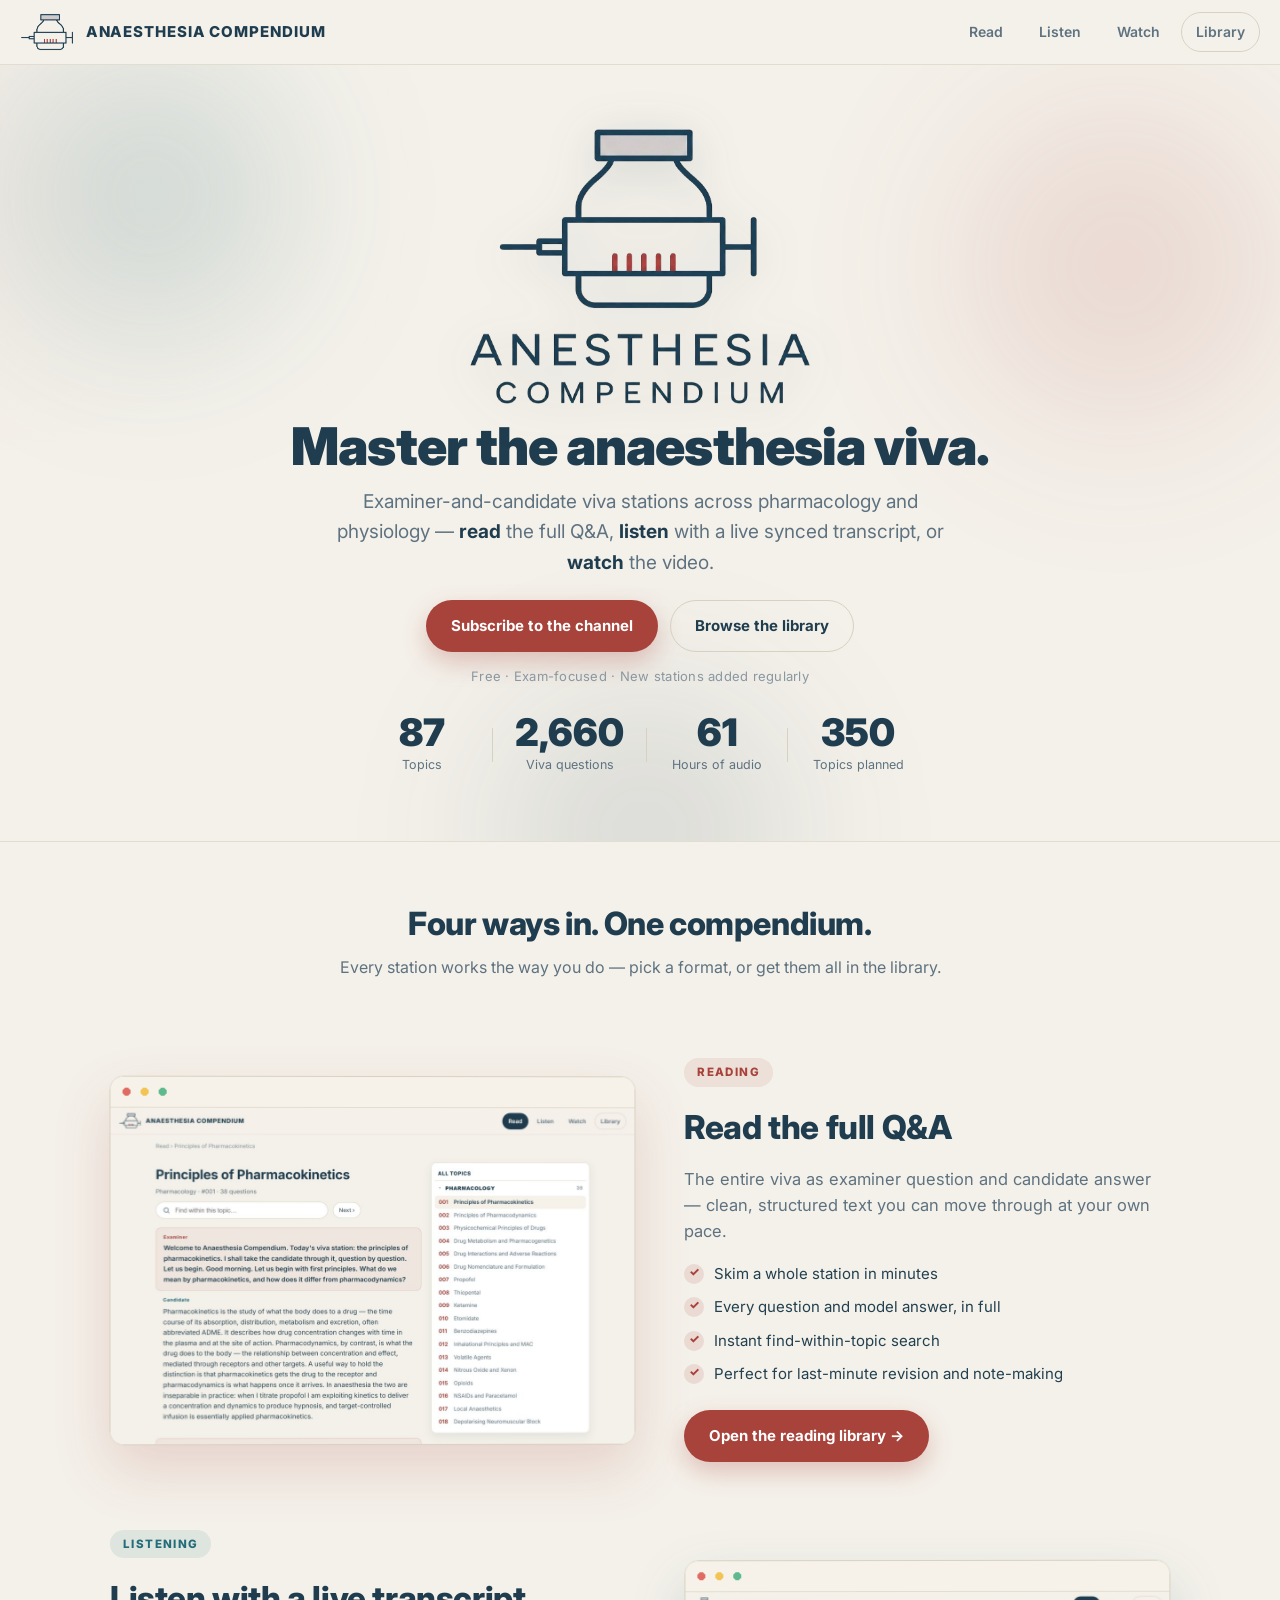
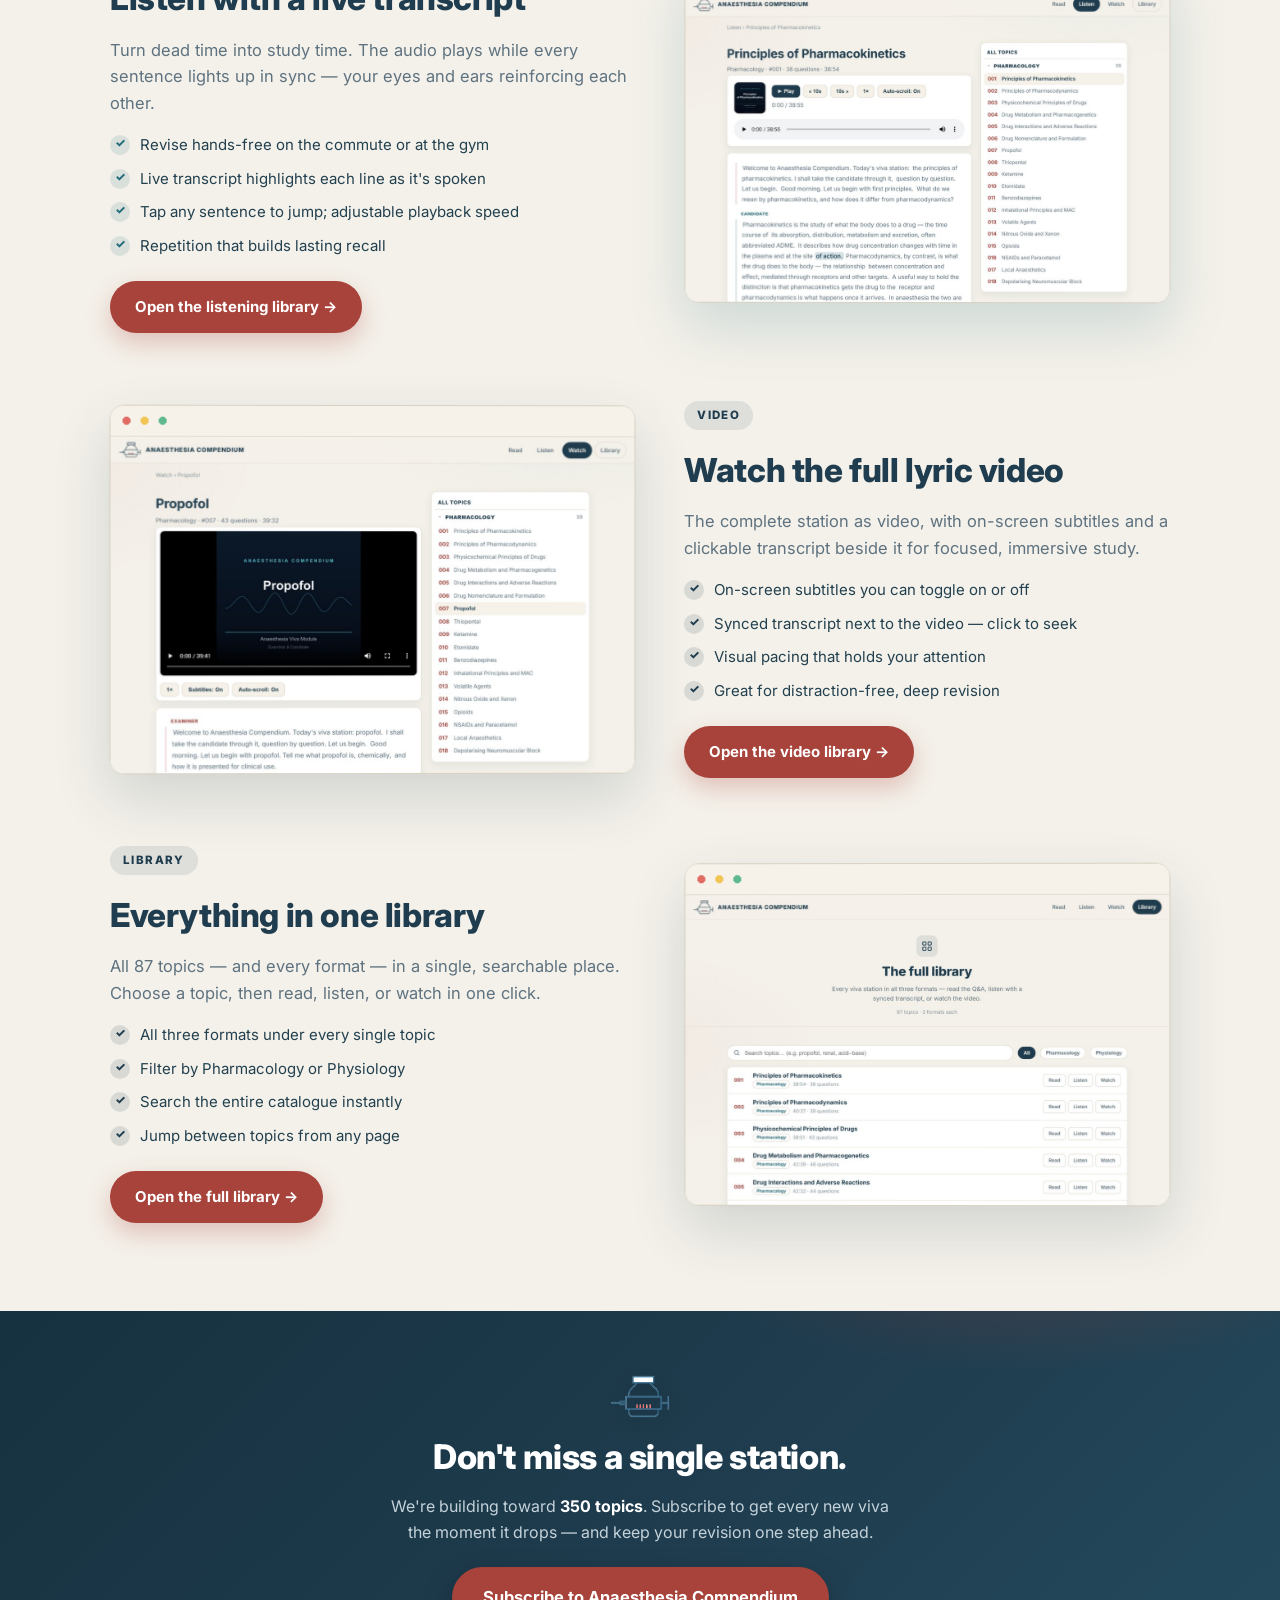
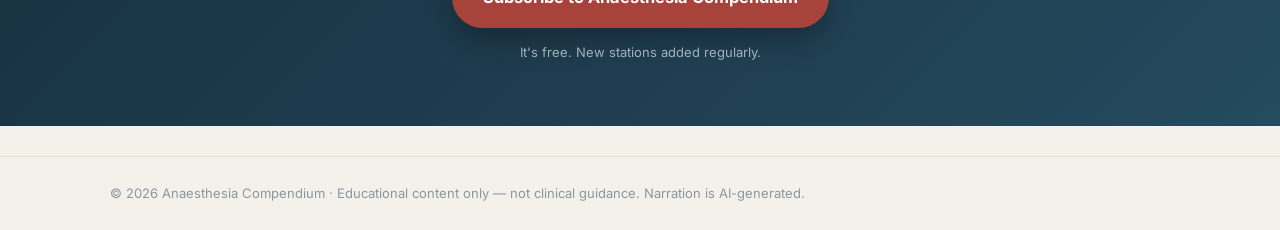
==== commit e978eb5b: "Home page: four decorative showcase sections (Reading/Listening/Video/Library) with real screenshots" ====
--- a/index.html
+++ b/index.html
@@ -12,7 +12,7 @@
 <link href="https://fonts.googleapis.com/css2?family=Inter:wght@400;500;600;700;800;900&display=swap" rel="stylesheet">
 <link rel="icon" type="image/png" sizes="32x32" href="assets/favicon-32.png">
 <link rel="apple-touch-icon" href="assets/apple-touch-icon.png">
-<link rel="stylesheet" href="assets/css/style.css?v=8">
+<link rel="stylesheet" href="assets/css/style.css?v=9">
 </head>
 <body>
 <div id="hdr"></div>
@@ -43,42 +43,98 @@
     </div>
   </section>
 
-  <!-- ===== THREE WAYS (Read · Listen · Watch) ===== -->
-  <section class="wrap lp-modes reveal">
-    <h2 class="lp-h2">Three ways to study every topic</h2>
-    <p class="lp-h2sub">Pick how you learn best — the same station, three formats.</p>
-    <div class="mode-cards">
-      <a class="mode-card read" href="read.html">
-        <span class="mc-ico" aria-hidden="true">
-          <svg viewBox="0 0 24 24" fill="none" stroke="currentColor" stroke-width="1.7"><path d="M5 4h11l3 3v13H5z"/><path d="M15 4v4h4"/><path d="M8 12h8M8 15.5h8M8 8.5h3"/></svg>
-        </span>
-        <span class="mc-tag">01 · Read</span>
-        <h3>Clean Q&amp;A text</h3>
-        <p>The whole viva as examiner question and candidate answer — skim, search, and revise fast.</p>
-        <span class="mc-go">Read the Q&amp;A →</span>
-      </a>
-      <a class="mode-card listen" href="listen.html">
-        <span class="mc-ico" aria-hidden="true">
-          <svg viewBox="0 0 24 24" fill="none" stroke="currentColor" stroke-width="1.7"><path d="M4 14v-2a8 8 0 0116 0v2"/><rect x="3" y="13" width="4" height="7" rx="1.5"/><rect x="17" y="13" width="4" height="7" rx="1.5"/></svg>
-        </span>
-        <span class="mc-tag">02 · Listen</span>
-        <h3>Audio + live transcript</h3>
-        <p>Hands-free revision. Every sentence highlights in real time as it's spoken — tap to jump.</p>
-        <span class="mc-go">Start listening →</span>
-      </a>
-      <a class="mode-card watch" href="watch.html">
-        <span class="mc-ico" aria-hidden="true">
-          <svg viewBox="0 0 24 24" fill="none" stroke="currentColor" stroke-width="1.7"><rect x="2.5" y="4.5" width="19" height="13" rx="2"/><path d="M10 8.5l5 3-5 3z" fill="currentColor" stroke="none"/><path d="M8 21h8"/></svg>
-        </span>
-        <span class="mc-tag">03 · Watch</span>
-        <h3>Lyric-video player</h3>
-        <p>The full station as video with on-screen subtitles and a clickable, synced transcript.</p>
-        <span class="mc-go">Open the player →</span>
-      </a>
-    </div>
-    <div class="lib-cta reveal">
-      <a class="btn-cta ghost big" href="library.html">Browse the full library — all 87 topics, every format →</a>
-    </div>
+  <!-- ===== SHOWCASE SECTIONS ===== -->
+  <div class="sc-intro reveal">
+    <h2 class="lp-h2">Four ways in. One compendium.</h2>
+    <p class="lp-h2sub">Every station works the way you do — pick a format, or get them all in the library.</p>
+  </div>
+
+  <section class="showcases">
+
+    <!-- READING -->
+    <article class="showcase sc-read reveal" id="reading">
+      <div class="wrap sc-row">
+        <div class="sc-media">
+          <figure class="frame read"><img loading="lazy" src="assets/shots/read.jpg" alt="Reading page — full examiner-and-candidate Q&amp;A"></figure>
+        </div>
+        <div class="sc-text">
+          <span class="sc-kicker read">Reading</span>
+          <h2>Read the full Q&amp;A</h2>
+          <p>The entire viva as examiner question and candidate answer — clean, structured text you can move through at your own pace.</p>
+          <ul class="sc-points">
+            <li>Skim a whole station in minutes</li>
+            <li>Every question and model answer, in full</li>
+            <li>Instant find-within-topic search</li>
+            <li>Perfect for last-minute revision and note-making</li>
+          </ul>
+          <a class="btn-cta primary" href="read.html">Open the reading library →</a>
+        </div>
+      </div>
+    </article>
+
+    <!-- LISTENING -->
+    <article class="showcase sc-listen alt reveal" id="listening">
+      <div class="wrap sc-row">
+        <div class="sc-media">
+          <figure class="frame listen"><img loading="lazy" src="assets/shots/listen.jpg" alt="Listening page — audio with a live synced transcript"></figure>
+        </div>
+        <div class="sc-text">
+          <span class="sc-kicker listen">Listening</span>
+          <h2>Listen with a live transcript</h2>
+          <p>Turn dead time into study time. The audio plays while every sentence lights up in sync — your eyes and ears reinforcing each other.</p>
+          <ul class="sc-points">
+            <li>Revise hands-free on the commute or at the gym</li>
+            <li>Live transcript highlights each line as it's spoken</li>
+            <li>Tap any sentence to jump; adjustable playback speed</li>
+            <li>Repetition that builds lasting recall</li>
+          </ul>
+          <a class="btn-cta primary" href="listen.html">Open the listening library →</a>
+        </div>
+      </div>
+    </article>
+
+    <!-- VIDEO -->
+    <article class="showcase sc-watch reveal" id="video">
+      <div class="wrap sc-row">
+        <div class="sc-media">
+          <figure class="frame watch"><img loading="lazy" src="assets/shots/watch.jpg" alt="Video page — lyric video with subtitles and synced transcript"></figure>
+        </div>
+        <div class="sc-text">
+          <span class="sc-kicker watch">Video</span>
+          <h2>Watch the full lyric video</h2>
+          <p>The complete station as video, with on-screen subtitles and a clickable transcript beside it for focused, immersive study.</p>
+          <ul class="sc-points">
+            <li>On-screen subtitles you can toggle on or off</li>
+            <li>Synced transcript next to the video — click to seek</li>
+            <li>Visual pacing that holds your attention</li>
+            <li>Great for distraction-free, deep revision</li>
+          </ul>
+          <a class="btn-cta primary" href="watch.html">Open the video library →</a>
+        </div>
+      </div>
+    </article>
+
+    <!-- LIBRARY -->
+    <article class="showcase sc-library alt reveal" id="library-showcase">
+      <div class="wrap sc-row">
+        <div class="sc-media">
+          <figure class="frame library"><img loading="lazy" src="assets/shots/library.jpg" alt="Library page — all topics in all three formats"></figure>
+        </div>
+        <div class="sc-text">
+          <span class="sc-kicker library">Library</span>
+          <h2>Everything in one library</h2>
+          <p>All 87 topics — and every format — in a single, searchable place. Choose a topic, then read, listen, or watch in one click.</p>
+          <ul class="sc-points">
+            <li>All three formats under every single topic</li>
+            <li>Filter by Pharmacology or Physiology</li>
+            <li>Search the entire catalogue instantly</li>
+            <li>Jump between topics from any page</li>
+          </ul>
+          <a class="btn-cta primary" href="library.html">Open the full library →</a>
+        </div>
+      </div>
+    </article>
+
   </section>
 
   <!-- ===== SUBSCRIBE BAND ===== -->
--- a/assets/css/style.css
+++ b/assets/css/style.css
@@ -270,6 +270,50 @@
 .mode-card.read .mc-go{color:var(--brick)}
 .mode-card.listen .mc-go{color:var(--teal)}
 
+/* ---- showcase sections ---- */
+.sc-intro{text-align:center;padding:56px 20px 6px}
+.showcases{padding:8px 0 24px}
+.showcase{padding:34px 0}
+.sc-row{display:grid;grid-template-columns:1.04fr .96fr;gap:48px;align-items:center}
+.showcase.alt .sc-media{order:2}
+.sc-text h2{font-size:clamp(23px,3.2vw,33px);margin:0 0 12px;color:var(--navy);font-weight:800;letter-spacing:-.4px}
+.sc-text>p{color:var(--muted);font-size:16.5px;margin:0 0 18px;max-width:520px}
+.sc-kicker{display:inline-block;font-size:11.5px;font-weight:800;letter-spacing:.12em;text-transform:uppercase;
+  padding:5px 13px;border-radius:999px;margin-bottom:14px}
+.sc-kicker.read{color:var(--brick);background:rgba(168,67,59,.10)}
+.sc-kicker.listen{color:var(--teal);background:rgba(35,108,122,.10)}
+.sc-kicker.watch{color:var(--navy);background:rgba(31,61,79,.10)}
+.sc-kicker.library{color:var(--navy);background:rgba(31,61,79,.10)}
+.sc-points{list-style:none;padding:0;margin:0 0 24px;display:grid;gap:11px}
+.sc-points li{position:relative;padding-left:30px;color:var(--txt);font-size:15px;line-height:1.5}
+.sc-points li::before{content:"";position:absolute;left:0;top:1px;width:20px;height:20px;border-radius:50%}
+.sc-points li::after{content:"✓";position:absolute;left:5px;top:0;font-size:12px;font-weight:800}
+.sc-read .sc-points li::before{background:rgba(168,67,59,.13)} .sc-read .sc-points li::after{color:var(--brick)}
+.sc-listen .sc-points li::before{background:rgba(35,108,122,.13)} .sc-listen .sc-points li::after{color:var(--teal)}
+.sc-watch .sc-points li::before{background:rgba(31,61,79,.13)} .sc-watch .sc-points li::after{color:var(--navy)}
+.sc-library .sc-points li::before{background:rgba(31,61,79,.13)} .sc-library .sc-points li::after{color:var(--navy)}
+
+/* faux-browser frame around each screenshot */
+.frame{margin:0;border-radius:14px;overflow:hidden;border:1px solid var(--line2);background:#fff;
+  box-shadow:0 24px 56px rgba(31,61,79,.16);transition:transform .3s ease,box-shadow .3s ease;
+  transform:perspective(1400px) rotateY(.6deg)}
+.frame::before{content:"";display:block;height:30px;background:var(--panel2);border-bottom:1px solid var(--line);
+  background-image:
+    radial-gradient(circle 4px at 16px 15px,#e06b63 99%,transparent),
+    radial-gradient(circle 4px at 34px 15px,#f1c453 99%,transparent),
+    radial-gradient(circle 4px at 52px 15px,#5fb98e 99%,transparent)}
+.frame img{display:block;width:100%;height:auto}
+.showcase.alt .frame{transform:perspective(1400px) rotateY(-.6deg)}
+.showcase:hover .frame{transform:perspective(1400px) rotateY(0) translateY(-5px);box-shadow:0 34px 72px rgba(31,61,79,.24)}
+.frame.read{box-shadow:0 24px 56px rgba(168,67,59,.18)}
+.frame.listen{box-shadow:0 24px 56px rgba(35,108,122,.18)}
+@media(max-width:820px){
+  .sc-row{grid-template-columns:1fr;gap:22px}
+  .showcase{padding:26px 0}
+  .showcase.alt .sc-media{order:0}
+  .frame,.showcase.alt .frame{transform:none}
+}
+
 /* library section */
 .lp-library{padding:46px 20px 30px}
 .lib-head{margin-bottom:14px}
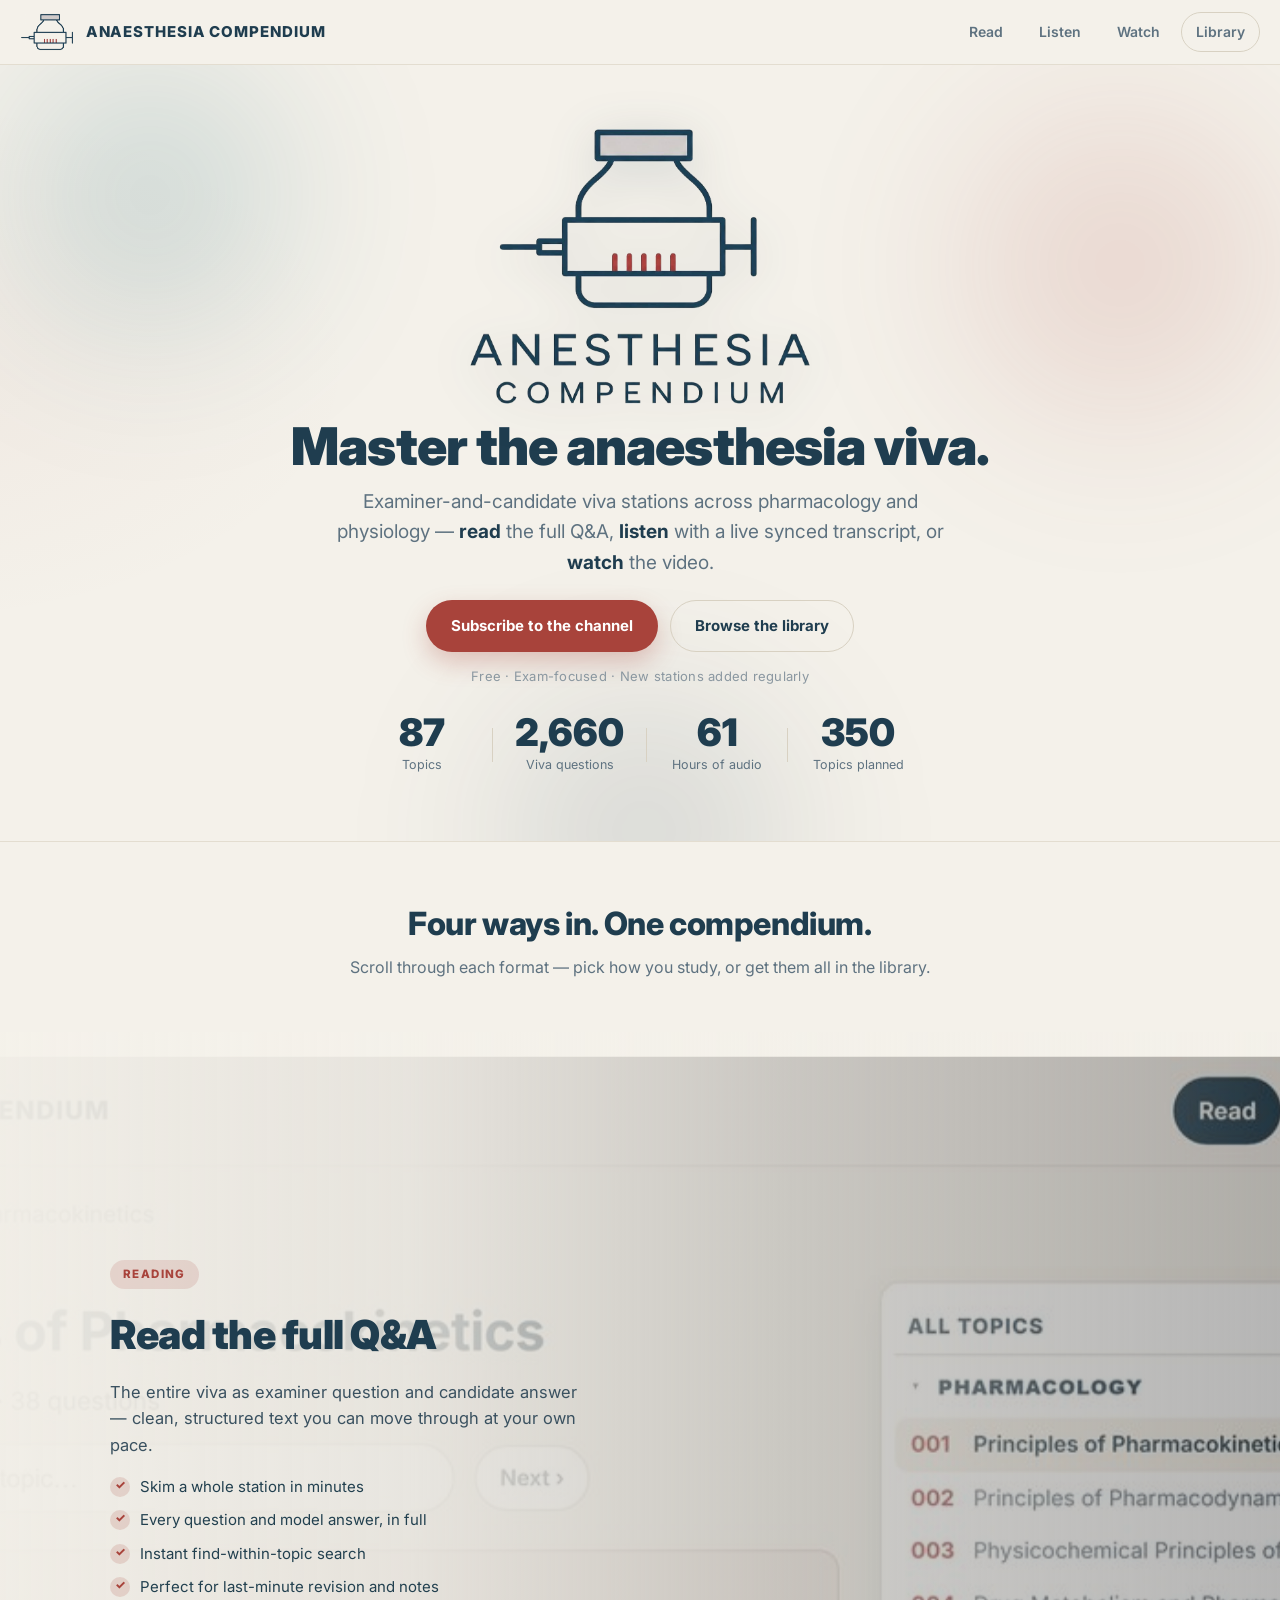
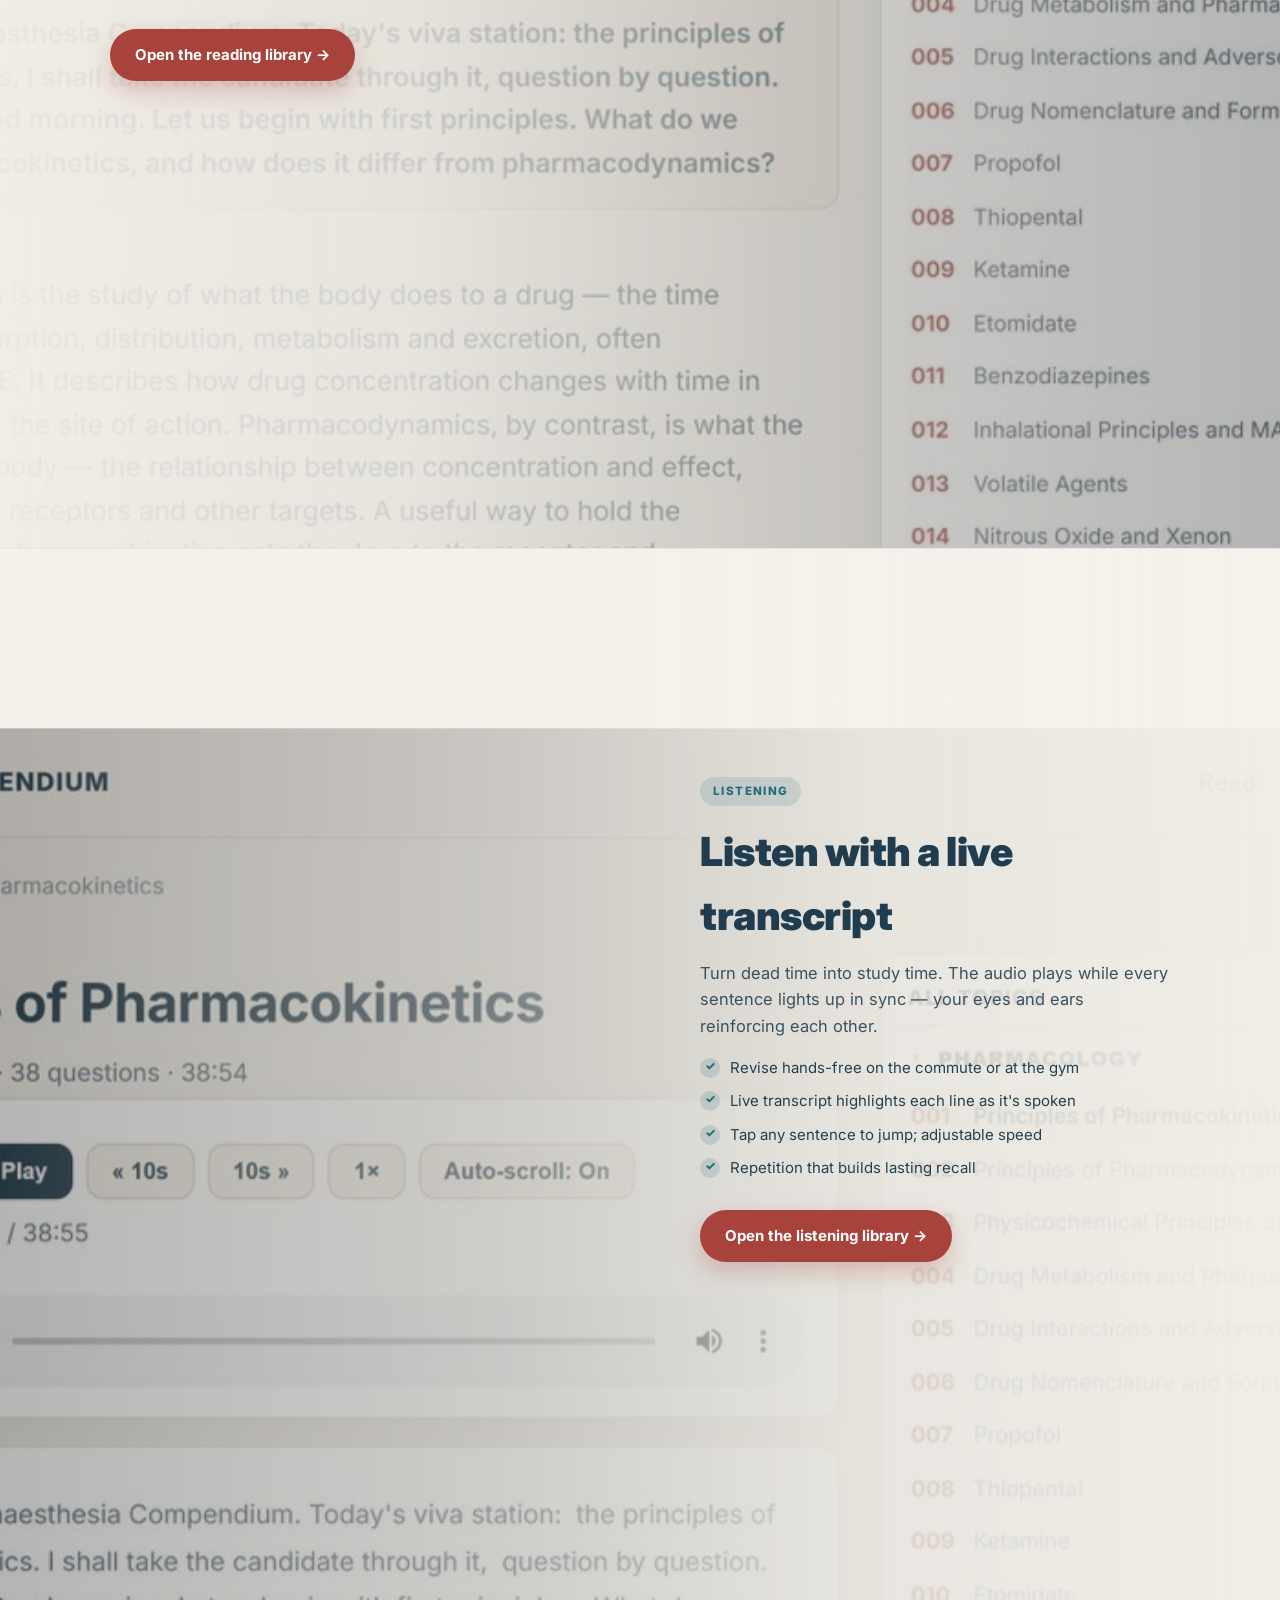
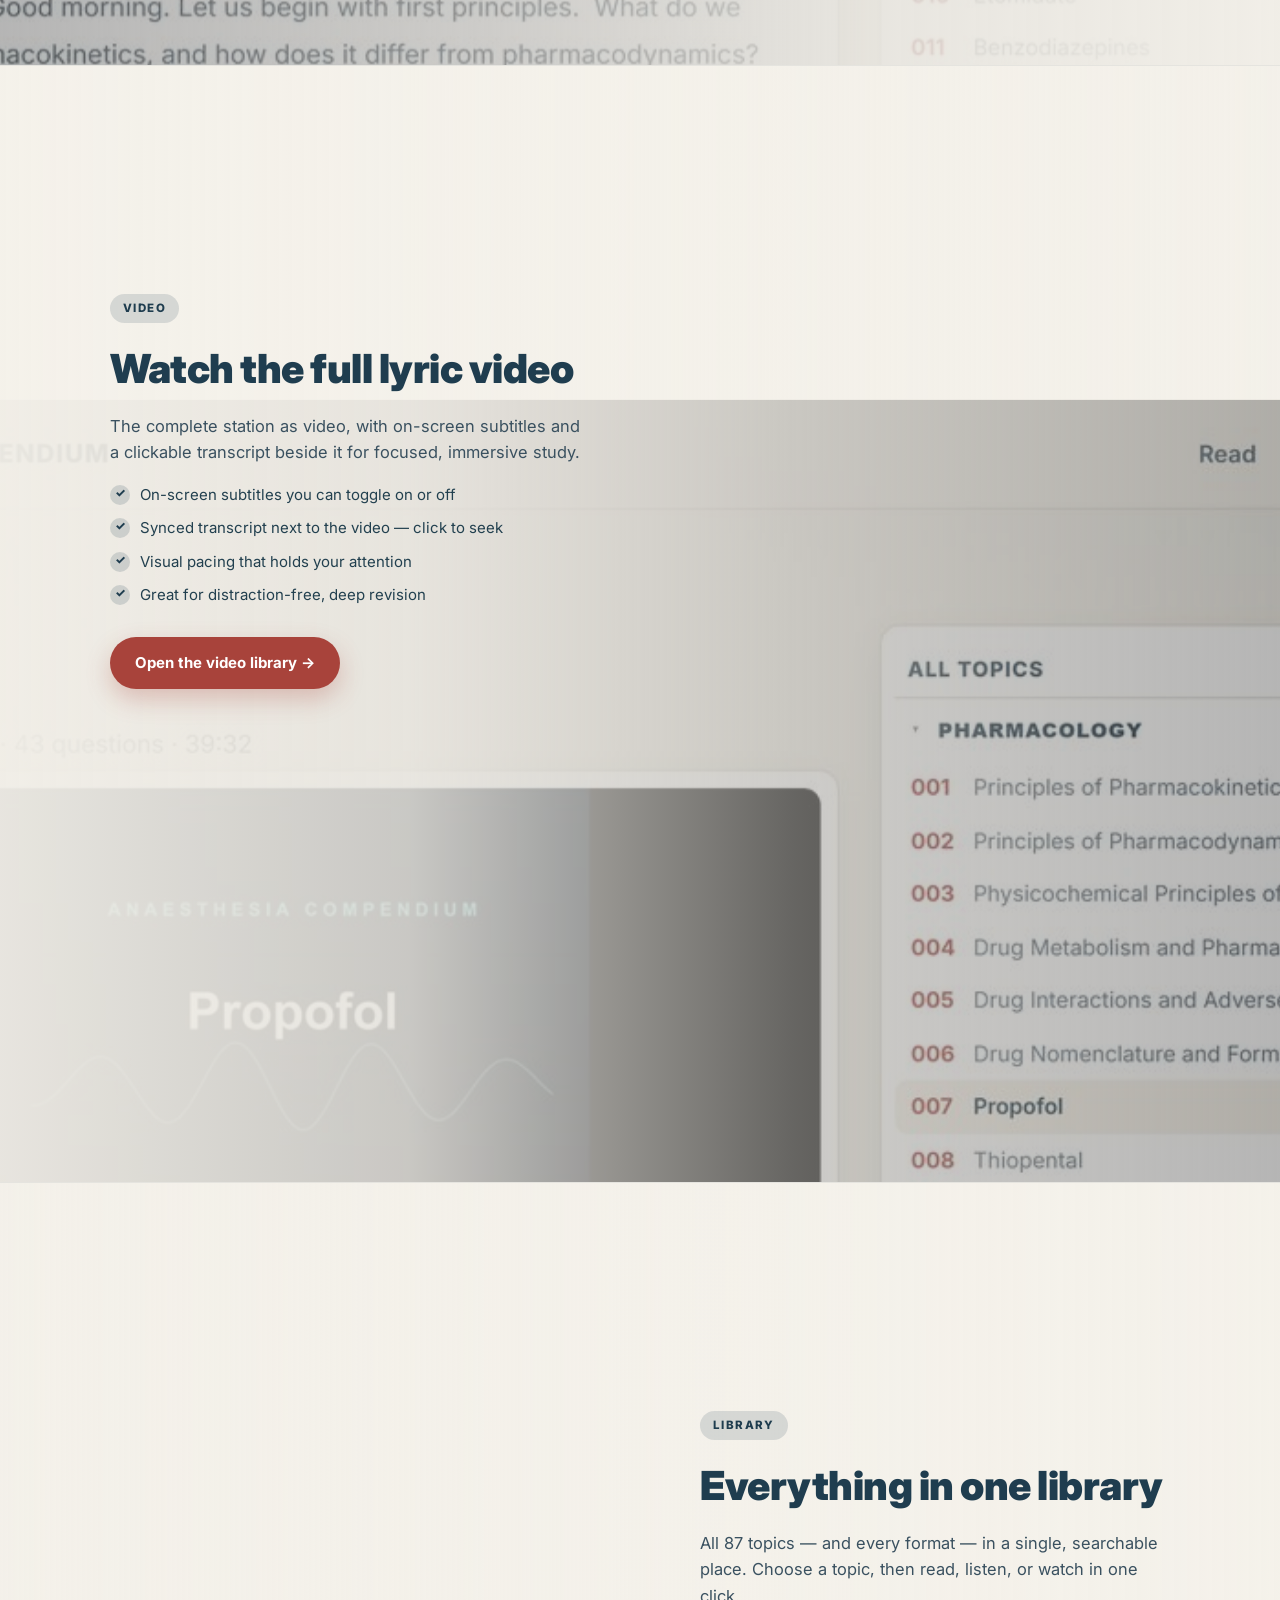
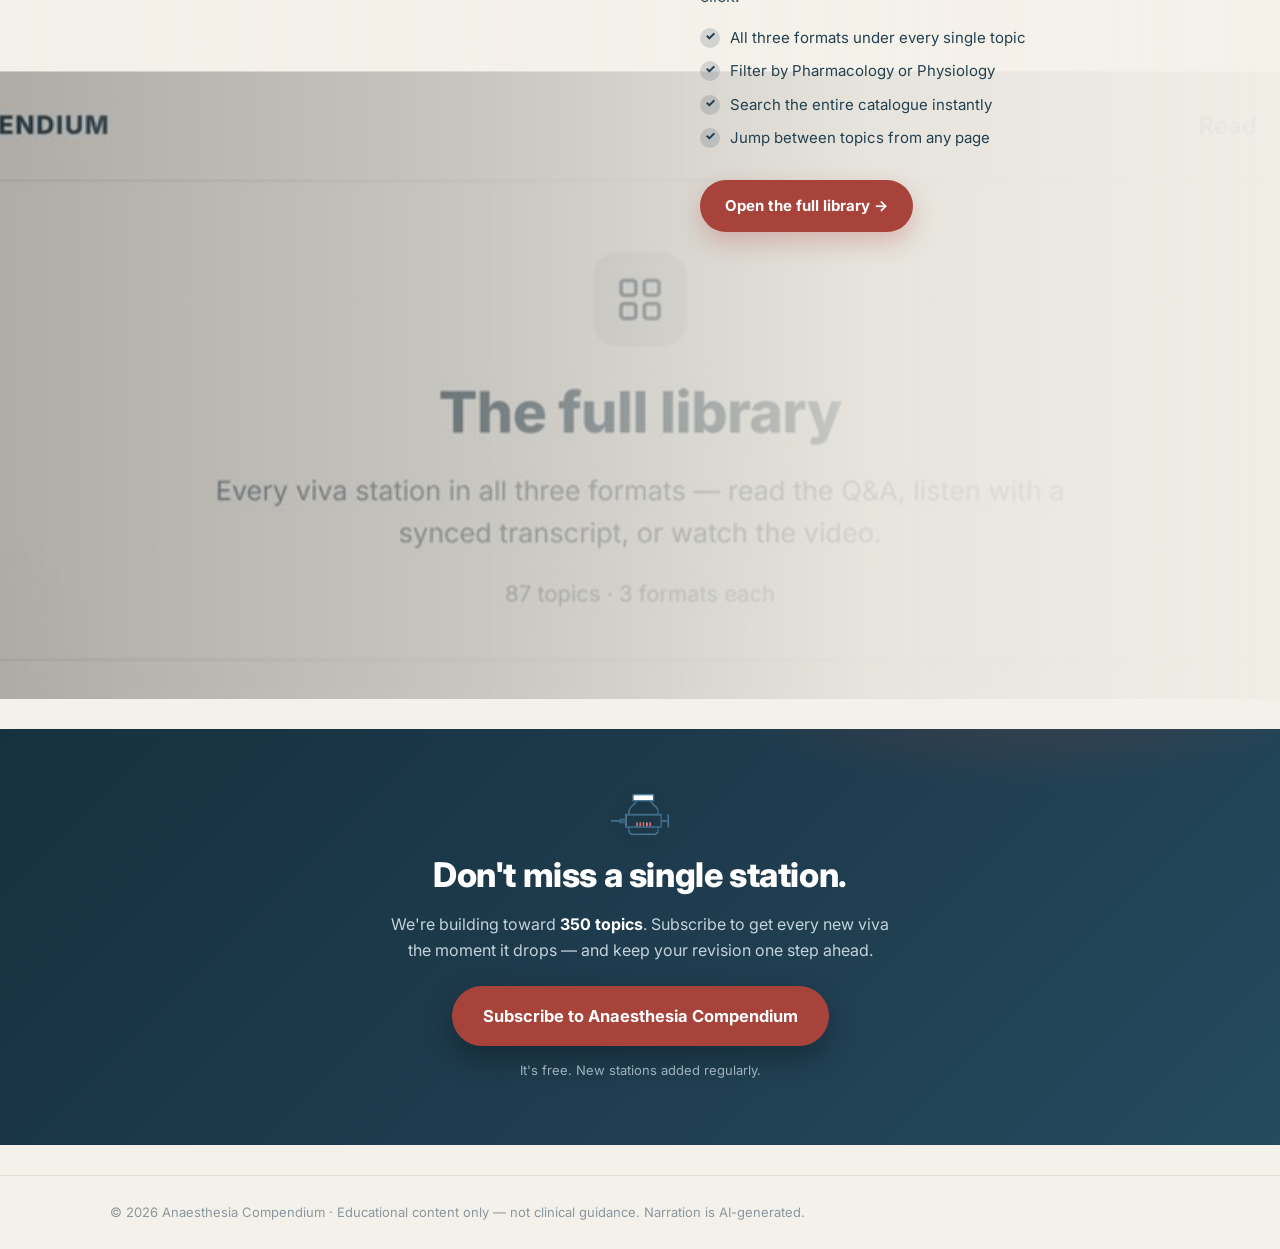
==== commit 80568fff: "Home showcases -> full-bleed parallax panels: dimmed screenshot bg (70%->92% on focus), parallax scr" ====
--- a/index.html
+++ b/index.html
@@ -12,7 +12,7 @@
 <link href="https://fonts.googleapis.com/css2?family=Inter:wght@400;500;600;700;800;900&display=swap" rel="stylesheet">
 <link rel="icon" type="image/png" sizes="32x32" href="assets/favicon-32.png">
 <link rel="apple-touch-icon" href="assets/apple-touch-icon.png">
-<link rel="stylesheet" href="assets/css/style.css?v=9">
+<link rel="stylesheet" href="assets/css/style.css?v=10">
 </head>
 <body>
 <div id="hdr"></div>
@@ -43,21 +43,19 @@
     </div>
   </section>
 
-  <!-- ===== SHOWCASE SECTIONS ===== -->
   <div class="sc-intro reveal">
     <h2 class="lp-h2">Four ways in. One compendium.</h2>
-    <p class="lp-h2sub">Every station works the way you do — pick a format, or get them all in the library.</p>
+    <p class="lp-h2sub">Scroll through each format — pick how you study, or get them all in the library.</p>
   </div>
 
-  <section class="showcases">
+  <!-- ===== PARALLAX SHOWCASE PANELS ===== -->
+  <div class="px-wrap">
 
-    <!-- READING -->
-    <article class="showcase sc-read reveal" id="reading">
-      <div class="wrap sc-row">
-        <div class="sc-media">
-          <figure class="frame read"><img loading="lazy" src="assets/shots/read.jpg" alt="Reading page — full examiner-and-candidate Q&amp;A"></figure>
-        </div>
-        <div class="sc-text">
+    <a class="parallax sc-read" id="reading" href="read.html">
+      <div class="px-bg" style="background-image:url('assets/shots/read.jpg')"></div>
+      <div class="px-tint"></div>
+      <div class="px-inner wrap">
+        <div class="px-panel">
           <span class="sc-kicker read">Reading</span>
           <h2>Read the full Q&amp;A</h2>
           <p>The entire viva as examiner question and candidate answer — clean, structured text you can move through at your own pace.</p>
@@ -65,41 +63,37 @@
             <li>Skim a whole station in minutes</li>
             <li>Every question and model answer, in full</li>
             <li>Instant find-within-topic search</li>
-            <li>Perfect for last-minute revision and note-making</li>
+            <li>Perfect for last-minute revision and notes</li>
           </ul>
-          <a class="btn-cta primary" href="read.html">Open the reading library →</a>
+          <span class="btn-cta primary px-cta">Open the reading library →</span>
         </div>
       </div>
-    </article>
+    </a>
 
-    <!-- LISTENING -->
-    <article class="showcase sc-listen alt reveal" id="listening">
-      <div class="wrap sc-row">
-        <div class="sc-media">
-          <figure class="frame listen"><img loading="lazy" src="assets/shots/listen.jpg" alt="Listening page — audio with a live synced transcript"></figure>
-        </div>
-        <div class="sc-text">
+    <a class="parallax sc-listen alt" id="listening" href="listen.html">
+      <div class="px-bg" style="background-image:url('assets/shots/listen.jpg')"></div>
+      <div class="px-tint"></div>
+      <div class="px-inner wrap">
+        <div class="px-panel">
           <span class="sc-kicker listen">Listening</span>
           <h2>Listen with a live transcript</h2>
           <p>Turn dead time into study time. The audio plays while every sentence lights up in sync — your eyes and ears reinforcing each other.</p>
           <ul class="sc-points">
             <li>Revise hands-free on the commute or at the gym</li>
             <li>Live transcript highlights each line as it's spoken</li>
-            <li>Tap any sentence to jump; adjustable playback speed</li>
+            <li>Tap any sentence to jump; adjustable speed</li>
             <li>Repetition that builds lasting recall</li>
           </ul>
-          <a class="btn-cta primary" href="listen.html">Open the listening library →</a>
+          <span class="btn-cta primary px-cta">Open the listening library →</span>
         </div>
       </div>
-    </article>
+    </a>
 
-    <!-- VIDEO -->
-    <article class="showcase sc-watch reveal" id="video">
-      <div class="wrap sc-row">
-        <div class="sc-media">
-          <figure class="frame watch"><img loading="lazy" src="assets/shots/watch.jpg" alt="Video page — lyric video with subtitles and synced transcript"></figure>
-        </div>
-        <div class="sc-text">
+    <a class="parallax sc-watch" id="video" href="watch.html">
+      <div class="px-bg" style="background-image:url('assets/shots/watch.jpg')"></div>
+      <div class="px-tint"></div>
+      <div class="px-inner wrap">
+        <div class="px-panel">
           <span class="sc-kicker watch">Video</span>
           <h2>Watch the full lyric video</h2>
           <p>The complete station as video, with on-screen subtitles and a clickable transcript beside it for focused, immersive study.</p>
@@ -109,18 +103,16 @@
             <li>Visual pacing that holds your attention</li>
             <li>Great for distraction-free, deep revision</li>
           </ul>
-          <a class="btn-cta primary" href="watch.html">Open the video library →</a>
+          <span class="btn-cta primary px-cta">Open the video library →</span>
         </div>
       </div>
-    </article>
+    </a>
 
-    <!-- LIBRARY -->
-    <article class="showcase sc-library alt reveal" id="library-showcase">
-      <div class="wrap sc-row">
-        <div class="sc-media">
-          <figure class="frame library"><img loading="lazy" src="assets/shots/library.jpg" alt="Library page — all topics in all three formats"></figure>
-        </div>
-        <div class="sc-text">
+    <a class="parallax sc-library alt" id="library-showcase" href="library.html">
+      <div class="px-bg" style="background-image:url('assets/shots/library.jpg')"></div>
+      <div class="px-tint"></div>
+      <div class="px-inner wrap">
+        <div class="px-panel">
           <span class="sc-kicker library">Library</span>
           <h2>Everything in one library</h2>
           <p>All 87 topics — and every format — in a single, searchable place. Choose a topic, then read, listen, or watch in one click.</p>
@@ -130,12 +122,12 @@
             <li>Search the entire catalogue instantly</li>
             <li>Jump between topics from any page</li>
           </ul>
-          <a class="btn-cta primary" href="library.html">Open the full library →</a>
+          <span class="btn-cta primary px-cta">Open the full library →</span>
         </div>
       </div>
-    </article>
+    </a>
 
-  </section>
+  </div>
 
   <!-- ===== SUBSCRIBE BAND ===== -->
   <section class="lp-subscribe reveal" id="subscribe">
@@ -156,6 +148,6 @@
 
 <script src="config.js"></script>
 <script src="assets/js/common.js?v=8"></script>
-<script src="assets/js/home.js?v=8"></script>
+<script src="assets/js/home.js?v=9"></script>
 </body>
 </html>
--- a/assets/css/style.css
+++ b/assets/css/style.css
@@ -270,49 +270,50 @@
 .mode-card.read .mc-go{color:var(--brick)}
 .mode-card.listen .mc-go{color:var(--teal)}
 
-/* ---- showcase sections ---- */
-.sc-intro{text-align:center;padding:56px 20px 6px}
-.showcases{padding:8px 0 24px}
-.showcase{padding:34px 0}
-.sc-row{display:grid;grid-template-columns:1.04fr .96fr;gap:48px;align-items:center}
-.showcase.alt .sc-media{order:2}
-.sc-text h2{font-size:clamp(23px,3.2vw,33px);margin:0 0 12px;color:var(--navy);font-weight:800;letter-spacing:-.4px}
-.sc-text>p{color:var(--muted);font-size:16.5px;margin:0 0 18px;max-width:520px}
+/* ---- showcase intro ---- */
+.sc-intro{text-align:center;padding:56px 20px 22px}
+
+/* ---- full-bleed parallax showcase panels ---- */
+.parallax{position:relative;display:block;min-height:124vh;overflow:hidden;color:var(--navy);text-decoration:none}
+.parallax+.parallax{border-top:1px solid rgba(31,61,79,.07)}
+.px-bg{position:absolute;left:0;right:0;top:-12%;height:124%;z-index:1;
+  background-size:cover;background-position:center;
+  filter:brightness(.7) saturate(.95);transition:filter .65s ease;will-change:transform}
+.parallax.active .px-bg{filter:brightness(.92) saturate(1.02)}
+.px-tint{position:absolute;inset:0;z-index:2;pointer-events:none;
+  background:linear-gradient(90deg,rgba(244,241,234,.95) 0%,rgba(244,241,234,.82) 32%,rgba(244,241,234,.42) 62%,rgba(244,241,234,.06) 100%)}
+.parallax.alt .px-tint{
+  background:linear-gradient(270deg,rgba(244,241,234,.95) 0%,rgba(244,241,234,.82) 32%,rgba(244,241,234,.42) 62%,rgba(244,241,234,.06) 100%)}
+.px-inner{position:relative;z-index:3;min-height:124vh;display:flex}
+.parallax.alt .px-inner{justify-content:flex-end}
+.px-panel{position:sticky;top:22vh;align-self:flex-start;max-width:470px;padding:30px 0}
+.px-panel h2{font-size:clamp(26px,3.6vw,40px);margin:0 0 12px;color:var(--navy);font-weight:900;letter-spacing:-.5px}
+.px-panel>p{color:#3a5160;font-size:16.5px;margin:0 0 18px}
+.px-cta{margin-top:6px;cursor:pointer}
+.parallax:hover .px-cta{transform:translateY(-2px);box-shadow:0 14px 30px rgba(168,67,59,.36)}
+
 .sc-kicker{display:inline-block;font-size:11.5px;font-weight:800;letter-spacing:.12em;text-transform:uppercase;
   padding:5px 13px;border-radius:999px;margin-bottom:14px}
-.sc-kicker.read{color:var(--brick);background:rgba(168,67,59,.10)}
-.sc-kicker.listen{color:var(--teal);background:rgba(35,108,122,.10)}
-.sc-kicker.watch{color:var(--navy);background:rgba(31,61,79,.10)}
-.sc-kicker.library{color:var(--navy);background:rgba(31,61,79,.10)}
+.sc-kicker.read{color:var(--brick);background:rgba(168,67,59,.14)}
+.sc-kicker.listen{color:var(--teal);background:rgba(35,108,122,.14)}
+.sc-kicker.watch{color:var(--navy);background:rgba(31,61,79,.14)}
+.sc-kicker.library{color:var(--navy);background:rgba(31,61,79,.14)}
 .sc-points{list-style:none;padding:0;margin:0 0 24px;display:grid;gap:11px}
 .sc-points li{position:relative;padding-left:30px;color:var(--txt);font-size:15px;line-height:1.5}
 .sc-points li::before{content:"";position:absolute;left:0;top:1px;width:20px;height:20px;border-radius:50%}
 .sc-points li::after{content:"✓";position:absolute;left:5px;top:0;font-size:12px;font-weight:800}
-.sc-read .sc-points li::before{background:rgba(168,67,59,.13)} .sc-read .sc-points li::after{color:var(--brick)}
-.sc-listen .sc-points li::before{background:rgba(35,108,122,.13)} .sc-listen .sc-points li::after{color:var(--teal)}
-.sc-watch .sc-points li::before{background:rgba(31,61,79,.13)} .sc-watch .sc-points li::after{color:var(--navy)}
-.sc-library .sc-points li::before{background:rgba(31,61,79,.13)} .sc-library .sc-points li::after{color:var(--navy)}
-
-/* faux-browser frame around each screenshot */
-.frame{margin:0;border-radius:14px;overflow:hidden;border:1px solid var(--line2);background:#fff;
-  box-shadow:0 24px 56px rgba(31,61,79,.16);transition:transform .3s ease,box-shadow .3s ease;
-  transform:perspective(1400px) rotateY(.6deg)}
-.frame::before{content:"";display:block;height:30px;background:var(--panel2);border-bottom:1px solid var(--line);
-  background-image:
-    radial-gradient(circle 4px at 16px 15px,#e06b63 99%,transparent),
-    radial-gradient(circle 4px at 34px 15px,#f1c453 99%,transparent),
-    radial-gradient(circle 4px at 52px 15px,#5fb98e 99%,transparent)}
-.frame img{display:block;width:100%;height:auto}
-.showcase.alt .frame{transform:perspective(1400px) rotateY(-.6deg)}
-.showcase:hover .frame{transform:perspective(1400px) rotateY(0) translateY(-5px);box-shadow:0 34px 72px rgba(31,61,79,.24)}
-.frame.read{box-shadow:0 24px 56px rgba(168,67,59,.18)}
-.frame.listen{box-shadow:0 24px 56px rgba(35,108,122,.18)}
+.sc-read .sc-points li::before{background:rgba(168,67,59,.16)} .sc-read .sc-points li::after{color:var(--brick)}
+.sc-listen .sc-points li::before{background:rgba(35,108,122,.16)} .sc-listen .sc-points li::after{color:var(--teal)}
+.sc-watch .sc-points li::before{background:rgba(31,61,79,.16)} .sc-watch .sc-points li::after{color:var(--navy)}
+.sc-library .sc-points li::before{background:rgba(31,61,79,.16)} .sc-library .sc-points li::after{color:var(--navy)}
+
 @media(max-width:820px){
-  .sc-row{grid-template-columns:1fr;gap:22px}
-  .showcase{padding:26px 0}
-  .showcase.alt .sc-media{order:0}
-  .frame,.showcase.alt .frame{transform:none}
+  .parallax{min-height:auto}
+  .px-inner{min-height:auto;padding:62px 0;justify-content:flex-start!important}
+  .px-panel{position:static;top:auto;max-width:none;padding:0}
+  .px-tint{background:linear-gradient(180deg,rgba(244,241,234,.62) 0%,rgba(244,241,234,.9) 100%)!important}
 }
+@media(prefers-reduced-motion:reduce){.px-bg{transform:none!important}}
 
 /* library section */
 .lp-library{padding:46px 20px 30px}
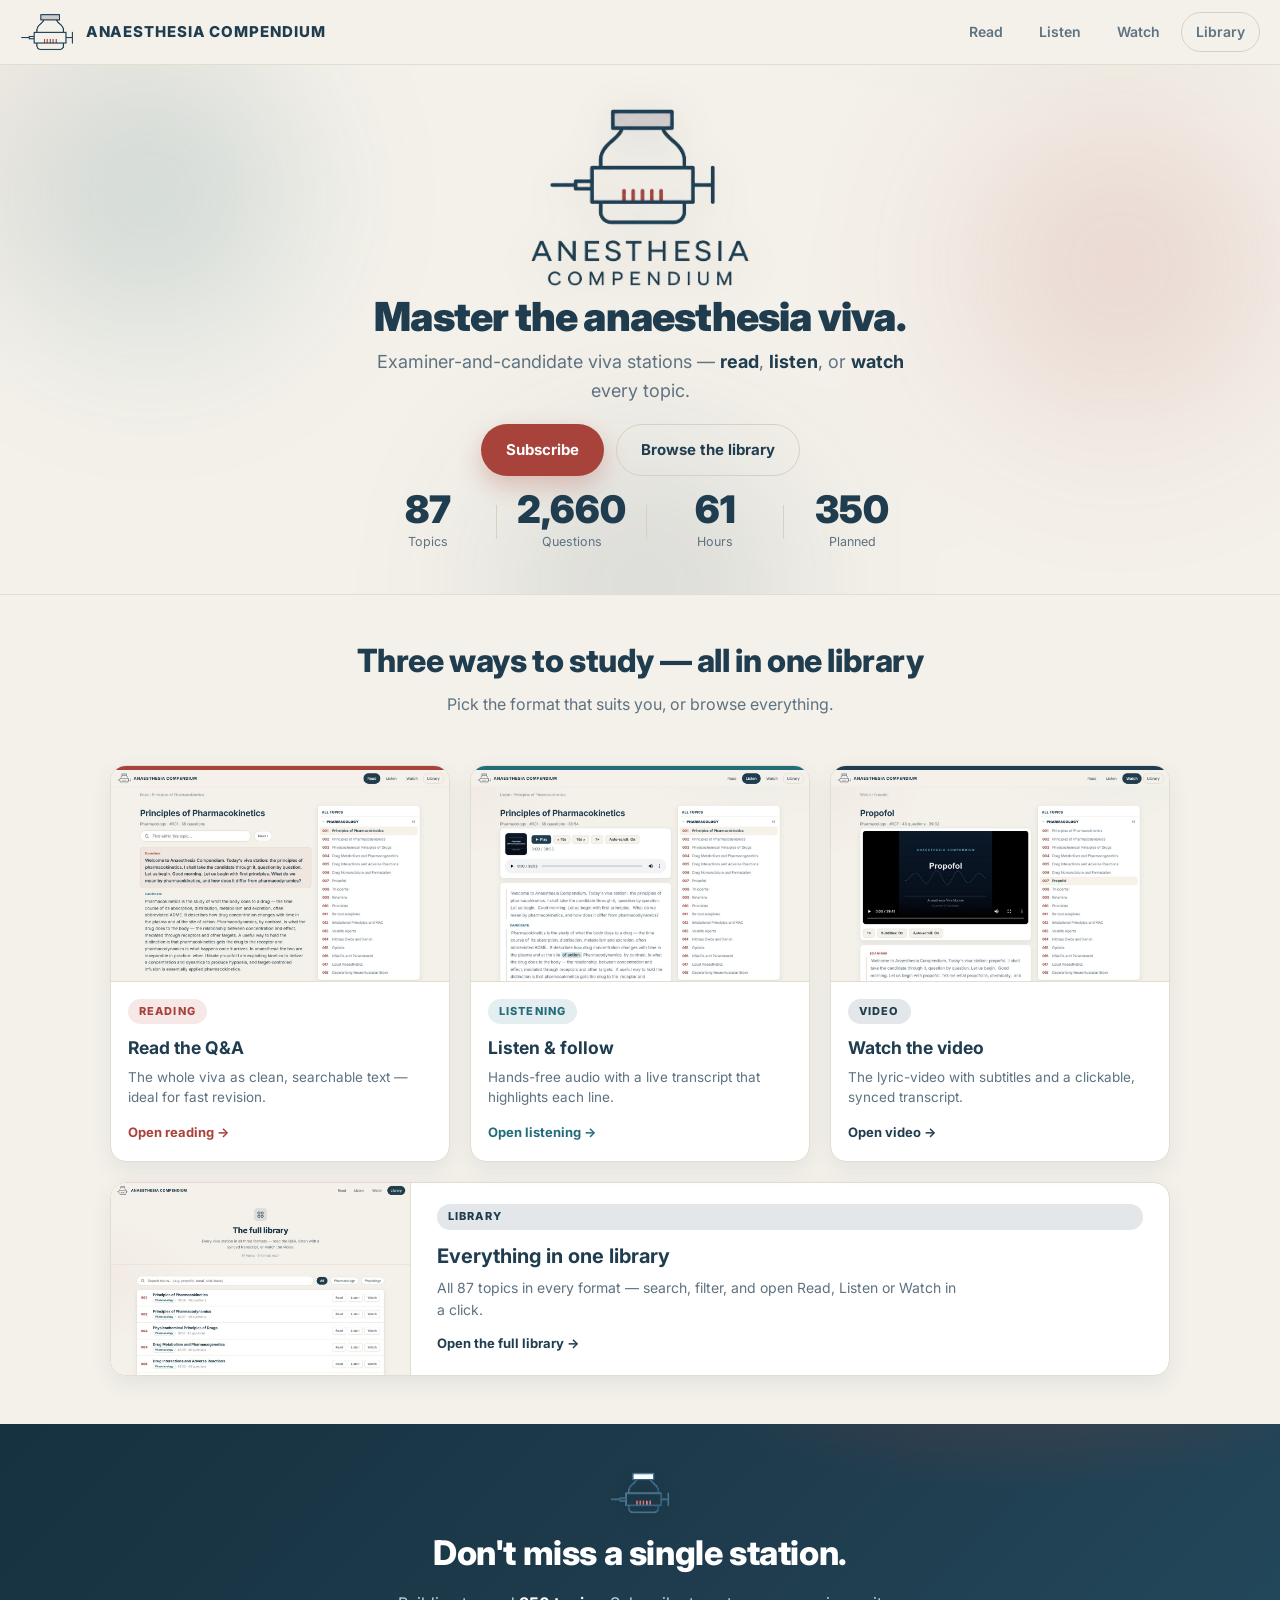
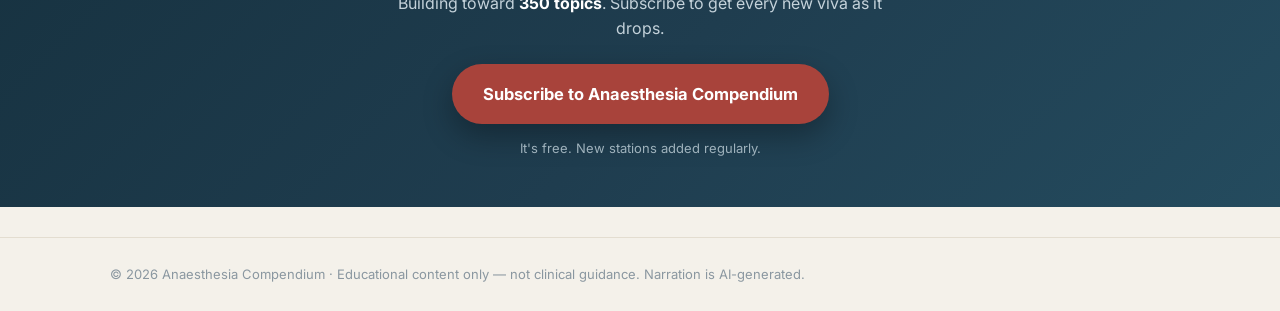
==== commit 9741a74f: "Home: compact card layout (small screenshot thumbnails) replacing tall parallax; tighter hero/subscr" ====
--- a/index.html
+++ b/index.html
@@ -12,7 +12,7 @@
 <link href="https://fonts.googleapis.com/css2?family=Inter:wght@400;500;600;700;800;900&display=swap" rel="stylesheet">
 <link rel="icon" type="image/png" sizes="32x32" href="assets/favicon-32.png">
 <link rel="apple-touch-icon" href="assets/apple-touch-icon.png">
-<link rel="stylesheet" href="assets/css/style.css?v=10">
+<link rel="stylesheet" href="assets/css/style.css?v=11">
 </head>
 <body>
 <div id="hdr"></div>
@@ -22,119 +22,84 @@
   <section class="lp-hero">
     <div class="aurora" aria-hidden="true"><span></span><span></span><span></span></div>
     <div class="wrap lp-hero-inner reveal">
-      <img class="lp-logo" src="assets/logo-full.png" alt="Anaesthesia Compendium" width="380" height="312">
+      <img class="lp-logo" src="assets/logo-full.png" alt="Anaesthesia Compendium" width="260" height="214">
       <h1 class="lp-title">Master the anaesthesia viva.</h1>
-      <p class="lp-sub">Examiner-and-candidate viva stations across pharmacology and physiology —
-        <strong>read</strong> the full Q&amp;A, <strong>listen</strong> with a live synced transcript, or <strong>watch</strong> the video.</p>
+      <p class="lp-sub">Examiner-and-candidate viva stations — <strong>read</strong>, <strong>listen</strong>, or <strong>watch</strong> every topic.</p>
       <div class="lp-cta">
-        <a class="btn-cta primary subscribe-btn" href="#subscribe">Subscribe to the channel</a>
+        <a class="btn-cta primary subscribe-btn" href="#subscribe">Subscribe</a>
         <a class="btn-cta ghost" href="library.html">Browse the library</a>
       </div>
-      <div class="lp-trust">Free · Exam-focused · New stations added regularly</div>
       <div class="lp-stats" id="stats">
         <div><b data-count="87">0</b><span>Topics</span></div>
         <span class="div"></span>
-        <div><b data-count="2660">0</b><span>Viva questions</span></div>
+        <div><b data-count="2660">0</b><span>Questions</span></div>
         <span class="div"></span>
-        <div><b id="hours" data-count="58">0</b><span>Hours of audio</span></div>
+        <div><b id="hours" data-count="58">0</b><span>Hours</span></div>
         <span class="div"></span>
-        <div><b data-count="350">0</b><span>Topics planned</span></div>
+        <div><b data-count="350">0</b><span>Planned</span></div>
       </div>
     </div>
   </section>
 
-  <div class="sc-intro reveal">
-    <h2 class="lp-h2">Four ways in. One compendium.</h2>
-    <p class="lp-h2sub">Scroll through each format — pick how you study, or get them all in the library.</p>
-  </div>
+  <!-- ===== MODES (compact) ===== -->
+  <section class="wrap home-modes">
+    <div class="sc-intro reveal">
+      <h2 class="lp-h2">Three ways to study — all in one library</h2>
+      <p class="lp-h2sub">Pick the format that suits you, or browse everything.</p>
+    </div>
 
-  <!-- ===== PARALLAX SHOWCASE PANELS ===== -->
-  <div class="px-wrap">
+    <div class="mode-grid reveal">
+      <a class="mcard read" href="read.html">
+        <span class="mcard-accent"></span>
+        <span class="mcard-thumb"><img loading="lazy" src="assets/shots/read.jpg" alt="Reading — full Q&amp;A"></span>
+        <span class="mcard-body">
+          <span class="sc-kicker read">Reading</span>
+          <h3>Read the Q&amp;A</h3>
+          <p>The whole viva as clean, searchable text — ideal for fast revision.</p>
+          <span class="mcard-go">Open reading →</span>
+        </span>
+      </a>
 
-    <a class="parallax sc-read" id="reading" href="read.html">
-      <div class="px-bg" style="background-image:url('assets/shots/read.jpg')"></div>
-      <div class="px-tint"></div>
-      <div class="px-inner wrap">
-        <div class="px-panel">
-          <span class="sc-kicker read">Reading</span>
-          <h2>Read the full Q&amp;A</h2>
-          <p>The entire viva as examiner question and candidate answer — clean, structured text you can move through at your own pace.</p>
-          <ul class="sc-points">
-            <li>Skim a whole station in minutes</li>
-            <li>Every question and model answer, in full</li>
-            <li>Instant find-within-topic search</li>
-            <li>Perfect for last-minute revision and notes</li>
-          </ul>
-          <span class="btn-cta primary px-cta">Open the reading library →</span>
-        </div>
-      </div>
+      <a class="mcard listen" href="listen.html">
+        <span class="mcard-accent"></span>
+        <span class="mcard-thumb"><img loading="lazy" src="assets/shots/listen.jpg" alt="Listening — audio with live transcript"></span>
+        <span class="mcard-body">
+          <span class="sc-kicker listen">Listening</span>
+          <h3>Listen &amp; follow</h3>
+          <p>Hands-free audio with a live transcript that highlights each line.</p>
+          <span class="mcard-go">Open listening →</span>
+        </span>
+      </a>
+
+      <a class="mcard watch" href="watch.html">
+        <span class="mcard-accent"></span>
+        <span class="mcard-thumb"><img loading="lazy" src="assets/shots/watch.jpg" alt="Video — lyric video with subtitles"></span>
+        <span class="mcard-body">
+          <span class="sc-kicker watch">Video</span>
+          <h3>Watch the video</h3>
+          <p>The lyric-video with subtitles and a clickable, synced transcript.</p>
+          <span class="mcard-go">Open video →</span>
+        </span>
+      </a>
+    </div>
+
+    <a class="libbar reveal" href="library.html">
+      <span class="libbar-thumb"><img loading="lazy" src="assets/shots/library.jpg" alt="The full library"></span>
+      <span class="libbar-body">
+        <span class="sc-kicker library">Library</span>
+        <h3>Everything in one library</h3>
+        <p>All 87 topics in every format — search, filter, and open Read, Listen or Watch in a click.</p>
+        <span class="mcard-go">Open the full library →</span>
+      </span>
     </a>
-
-    <a class="parallax sc-listen alt" id="listening" href="listen.html">
-      <div class="px-bg" style="background-image:url('assets/shots/listen.jpg')"></div>
-      <div class="px-tint"></div>
-      <div class="px-inner wrap">
-        <div class="px-panel">
-          <span class="sc-kicker listen">Listening</span>
-          <h2>Listen with a live transcript</h2>
-          <p>Turn dead time into study time. The audio plays while every sentence lights up in sync — your eyes and ears reinforcing each other.</p>
-          <ul class="sc-points">
-            <li>Revise hands-free on the commute or at the gym</li>
-            <li>Live transcript highlights each line as it's spoken</li>
-            <li>Tap any sentence to jump; adjustable speed</li>
-            <li>Repetition that builds lasting recall</li>
-          </ul>
-          <span class="btn-cta primary px-cta">Open the listening library →</span>
-        </div>
-      </div>
-    </a>
-
-    <a class="parallax sc-watch" id="video" href="watch.html">
-      <div class="px-bg" style="background-image:url('assets/shots/watch.jpg')"></div>
-      <div class="px-tint"></div>
-      <div class="px-inner wrap">
-        <div class="px-panel">
-          <span class="sc-kicker watch">Video</span>
-          <h2>Watch the full lyric video</h2>
-          <p>The complete station as video, with on-screen subtitles and a clickable transcript beside it for focused, immersive study.</p>
-          <ul class="sc-points">
-            <li>On-screen subtitles you can toggle on or off</li>
-            <li>Synced transcript next to the video — click to seek</li>
-            <li>Visual pacing that holds your attention</li>
-            <li>Great for distraction-free, deep revision</li>
-          </ul>
-          <span class="btn-cta primary px-cta">Open the video library →</span>
-        </div>
-      </div>
-    </a>
-
-    <a class="parallax sc-library alt" id="library-showcase" href="library.html">
-      <div class="px-bg" style="background-image:url('assets/shots/library.jpg')"></div>
-      <div class="px-tint"></div>
-      <div class="px-inner wrap">
-        <div class="px-panel">
-          <span class="sc-kicker library">Library</span>
-          <h2>Everything in one library</h2>
-          <p>All 87 topics — and every format — in a single, searchable place. Choose a topic, then read, listen, or watch in one click.</p>
-          <ul class="sc-points">
-            <li>All three formats under every single topic</li>
-            <li>Filter by Pharmacology or Physiology</li>
-            <li>Search the entire catalogue instantly</li>
-            <li>Jump between topics from any page</li>
-          </ul>
-          <span class="btn-cta primary px-cta">Open the full library →</span>
-        </div>
-      </div>
-    </a>
-
-  </div>
+  </section>
 
   <!-- ===== SUBSCRIBE BAND ===== -->
   <section class="lp-subscribe reveal" id="subscribe">
     <div class="wrap lp-sub-inner">
-      <img class="lp-sub-mark" src="assets/logo-mark.png" alt="" width="64" height="64">
+      <img class="lp-sub-mark" src="assets/logo-mark.png" alt="" width="56" height="56">
       <h2>Don't miss a single station.</h2>
-      <p>We're building toward <strong>350 topics</strong>. Subscribe to get every new viva the moment it drops — and keep your revision one step ahead.</p>
+      <p>Building toward <strong>350 topics</strong>. Subscribe to get every new viva as it drops.</p>
       <a class="btn-cta primary big subscribe-btn" href="#">Subscribe to Anaesthesia Compendium</a>
       <div class="lp-sub-note">It's free. New stations added regularly.</div>
     </div>
--- a/assets/css/style.css
+++ b/assets/css/style.css
@@ -209,7 +209,7 @@
 @media(prefers-reduced-motion:reduce){body.reveal-armed .reveal{opacity:1;transform:none;transition:none}}
 
 /* hero */
-.lp-hero{position:relative;overflow:hidden;text-align:center;padding:54px 0 64px;
+.lp-hero{position:relative;overflow:hidden;text-align:center;padding:38px 0 40px;
   border-bottom:1px solid var(--line)}
 .lp-hero-inner{position:relative;z-index:2;max-width:760px}
 .aurora{position:absolute;inset:0;z-index:1;filter:blur(70px);opacity:.5;pointer-events:none}
@@ -222,11 +222,11 @@
   background:radial-gradient(circle,rgba(31,61,79,.34),transparent 70%);animation:float1 20s ease-in-out infinite}
 @keyframes float1{0%,100%{transform:translate(0,0)}50%{transform:translate(40px,30px)}}
 @keyframes float2{0%,100%{transform:translate(0,0)}50%{transform:translate(-50px,24px)}}
-.lp-logo{width:min(360px,72vw);height:auto;margin:0 auto 6px;display:block;
-  filter:drop-shadow(0 10px 24px rgba(31,61,79,.16))}
-.lp-title{font-size:clamp(30px,5vw,52px);line-height:1.05;letter-spacing:-1px;margin:6px 0 12px;
+.lp-logo{width:min(230px,52vw);height:auto;margin:0 auto 4px;display:block;
+  filter:drop-shadow(0 8px 20px rgba(31,61,79,.15))}
+.lp-title{font-size:clamp(26px,4vw,40px);line-height:1.06;letter-spacing:-.8px;margin:4px 0 10px;
   color:var(--navy);font-weight:900}
-.lp-sub{font-size:clamp(15px,2.1vw,19px);color:var(--muted);margin:0 auto 22px;max-width:620px}
+.lp-sub{font-size:clamp(15px,2vw,18px);color:var(--muted);margin:0 auto 18px;max-width:560px}
 .lp-sub strong{color:var(--navy)}
 .lp-cta{display:flex;gap:12px;justify-content:center;flex-wrap:wrap;margin-bottom:14px}
 .btn-cta{padding:13px 24px;border-radius:999px;font-weight:700;font-size:15px;
@@ -237,7 +237,7 @@
 .btn-cta.ghost:hover{background:var(--panel);transform:translateY(-2px)}
 .btn-cta.big{padding:16px 30px;font-size:16.5px}
 .lp-trust{color:var(--faint);font-size:13px;letter-spacing:.02em;margin-bottom:26px}
-.lp-stats{display:flex;align-items:center;justify-content:center;gap:22px;flex-wrap:wrap}
+.lp-stats{display:flex;align-items:center;justify-content:center;gap:20px;flex-wrap:wrap;margin-top:6px}
 .lp-stats>div{min-width:96px}
 .lp-stats b{display:block;font-size:clamp(26px,4vw,38px);font-weight:900;color:var(--navy);line-height:1}
 .lp-stats span{color:var(--muted);font-size:12.5px}
@@ -270,50 +270,51 @@
 .mode-card.read .mc-go{color:var(--brick)}
 .mode-card.listen .mc-go{color:var(--teal)}
 
-/* ---- showcase intro ---- */
-.sc-intro{text-align:center;padding:56px 20px 22px}
-
-/* ---- full-bleed parallax showcase panels ---- */
-.parallax{position:relative;display:block;min-height:124vh;overflow:hidden;color:var(--navy);text-decoration:none}
-.parallax+.parallax{border-top:1px solid rgba(31,61,79,.07)}
-.px-bg{position:absolute;left:0;right:0;top:-12%;height:124%;z-index:1;
-  background-size:cover;background-position:center;
-  filter:brightness(.7) saturate(.95);transition:filter .65s ease;will-change:transform}
-.parallax.active .px-bg{filter:brightness(.92) saturate(1.02)}
-.px-tint{position:absolute;inset:0;z-index:2;pointer-events:none;
-  background:linear-gradient(90deg,rgba(244,241,234,.95) 0%,rgba(244,241,234,.82) 32%,rgba(244,241,234,.42) 62%,rgba(244,241,234,.06) 100%)}
-.parallax.alt .px-tint{
-  background:linear-gradient(270deg,rgba(244,241,234,.95) 0%,rgba(244,241,234,.82) 32%,rgba(244,241,234,.42) 62%,rgba(244,241,234,.06) 100%)}
-.px-inner{position:relative;z-index:3;min-height:124vh;display:flex}
-.parallax.alt .px-inner{justify-content:flex-end}
-.px-panel{position:sticky;top:22vh;align-self:flex-start;max-width:470px;padding:30px 0}
-.px-panel h2{font-size:clamp(26px,3.6vw,40px);margin:0 0 12px;color:var(--navy);font-weight:900;letter-spacing:-.5px}
-.px-panel>p{color:#3a5160;font-size:16.5px;margin:0 0 18px}
-.px-cta{margin-top:6px;cursor:pointer}
-.parallax:hover .px-cta{transform:translateY(-2px);box-shadow:0 14px 30px rgba(168,67,59,.36)}
-
-.sc-kicker{display:inline-block;font-size:11.5px;font-weight:800;letter-spacing:.12em;text-transform:uppercase;
-  padding:5px 13px;border-radius:999px;margin-bottom:14px}
-.sc-kicker.read{color:var(--brick);background:rgba(168,67,59,.14)}
-.sc-kicker.listen{color:var(--teal);background:rgba(35,108,122,.14)}
-.sc-kicker.watch{color:var(--navy);background:rgba(31,61,79,.14)}
-.sc-kicker.library{color:var(--navy);background:rgba(31,61,79,.14)}
-.sc-points{list-style:none;padding:0;margin:0 0 24px;display:grid;gap:11px}
-.sc-points li{position:relative;padding-left:30px;color:var(--txt);font-size:15px;line-height:1.5}
-.sc-points li::before{content:"";position:absolute;left:0;top:1px;width:20px;height:20px;border-radius:50%}
-.sc-points li::after{content:"✓";position:absolute;left:5px;top:0;font-size:12px;font-weight:800}
-.sc-read .sc-points li::before{background:rgba(168,67,59,.16)} .sc-read .sc-points li::after{color:var(--brick)}
-.sc-listen .sc-points li::before{background:rgba(35,108,122,.16)} .sc-listen .sc-points li::after{color:var(--teal)}
-.sc-watch .sc-points li::before{background:rgba(31,61,79,.16)} .sc-watch .sc-points li::after{color:var(--navy)}
-.sc-library .sc-points li::before{background:rgba(31,61,79,.16)} .sc-library .sc-points li::after{color:var(--navy)}
-
-@media(max-width:820px){
-  .parallax{min-height:auto}
-  .px-inner{min-height:auto;padding:62px 0;justify-content:flex-start!important}
-  .px-panel{position:static;top:auto;max-width:none;padding:0}
-  .px-tint{background:linear-gradient(180deg,rgba(244,241,234,.62) 0%,rgba(244,241,234,.9) 100%)!important}
+/* ---- modes intro ---- */
+.sc-intro{text-align:center;padding:34px 20px 4px}
+.home-modes{padding:6px 20px 48px}
+
+.sc-kicker{display:inline-block;font-size:11px;font-weight:800;letter-spacing:.1em;text-transform:uppercase;
+  padding:4px 11px;border-radius:999px;margin-bottom:10px}
+.sc-kicker.read{color:var(--brick);background:rgba(168,67,59,.12)}
+.sc-kicker.listen{color:var(--teal);background:rgba(35,108,122,.12)}
+.sc-kicker.watch{color:var(--navy);background:rgba(31,61,79,.12)}
+.sc-kicker.library{color:var(--navy);background:rgba(31,61,79,.12)}
+
+/* compact mode cards */
+.mode-grid{display:grid;grid-template-columns:repeat(3,1fr);gap:20px;margin-top:14px}
+@media(max-width:760px){.mode-grid{grid-template-columns:1fr;max-width:420px;margin:14px auto 0}}
+.mcard{display:flex;flex-direction:column;background:var(--panel);border:1px solid var(--line);
+  border-radius:16px;overflow:hidden;box-shadow:var(--shadow);text-decoration:none;color:inherit;
+  transition:transform .18s ease,box-shadow .18s ease,border-color .18s ease}
+.mcard:hover{transform:translateY(-5px);box-shadow:0 18px 38px rgba(31,61,79,.15);border-color:var(--line2)}
+.mcard-accent{height:4px;display:block}
+.mcard.read .mcard-accent{background:var(--brick)}
+.mcard.listen .mcard-accent{background:var(--teal)}
+.mcard.watch .mcard-accent{background:var(--navy)}
+.mcard-thumb{display:block;aspect-ratio:16/10;overflow:hidden;background:var(--panel2);border-bottom:1px solid var(--line)}
+.mcard-thumb img{width:100%;height:100%;object-fit:cover;object-position:top center;display:block;transition:transform .4s ease}
+.mcard:hover .mcard-thumb img{transform:scale(1.04)}
+.mcard-body{display:block;padding:15px 17px 17px}
+.mcard-body h3{margin:0 0 5px;color:var(--navy);font-size:17.5px}
+.mcard-body p{margin:0 0 11px;color:var(--muted);font-size:13.5px;line-height:1.5}
+.mcard-go{font-weight:700;font-size:13px;color:var(--navy)}
+.mcard.read .mcard-go{color:var(--brick)} .mcard.listen .mcard-go{color:var(--teal)}
+
+/* library banner */
+.libbar{display:grid;grid-template-columns:300px 1fr;margin-top:20px;background:var(--panel);
+  border:1px solid var(--line);border-radius:16px;overflow:hidden;box-shadow:var(--shadow);
+  text-decoration:none;color:inherit;transition:transform .18s ease,box-shadow .18s ease,border-color .18s ease}
+.libbar:hover{transform:translateY(-4px);box-shadow:0 18px 38px rgba(31,61,79,.15);border-color:var(--line2)}
+.libbar-thumb{overflow:hidden;border-right:1px solid var(--line);background:var(--panel2)}
+.libbar-thumb img{width:100%;height:100%;object-fit:cover;object-position:top center;display:block}
+.libbar-body{padding:20px 26px;display:flex;flex-direction:column;justify-content:center}
+.libbar-body h3{margin:0 0 5px;color:var(--navy);font-size:20px}
+.libbar-body p{margin:0 0 11px;color:var(--muted);font-size:14px;max-width:520px}
+@media(max-width:680px){
+  .libbar{grid-template-columns:1fr}
+  .libbar-thumb{aspect-ratio:16/9;border-right:none;border-bottom:1px solid var(--line)}
 }
-@media(prefers-reduced-motion:reduce){.px-bg{transform:none!important}}
 
 /* library section */
 .lp-library{padding:46px 20px 30px}
@@ -321,7 +322,7 @@
 .lib-head .lp-h2,.lib-head .lp-h2sub{text-align:left}
 
 /* subscribe band */
-.lp-subscribe{margin:30px 0 0;padding:64px 20px;text-align:center;
+.lp-subscribe{margin:0;padding:48px 20px;text-align:center;
   background:linear-gradient(135deg,#16313f 0%,#1f3d4f 55%,#244b5e 100%);color:#eef2f4;
   position:relative;overflow:hidden}
 .lp-subscribe::after{content:"";position:absolute;inset:0;
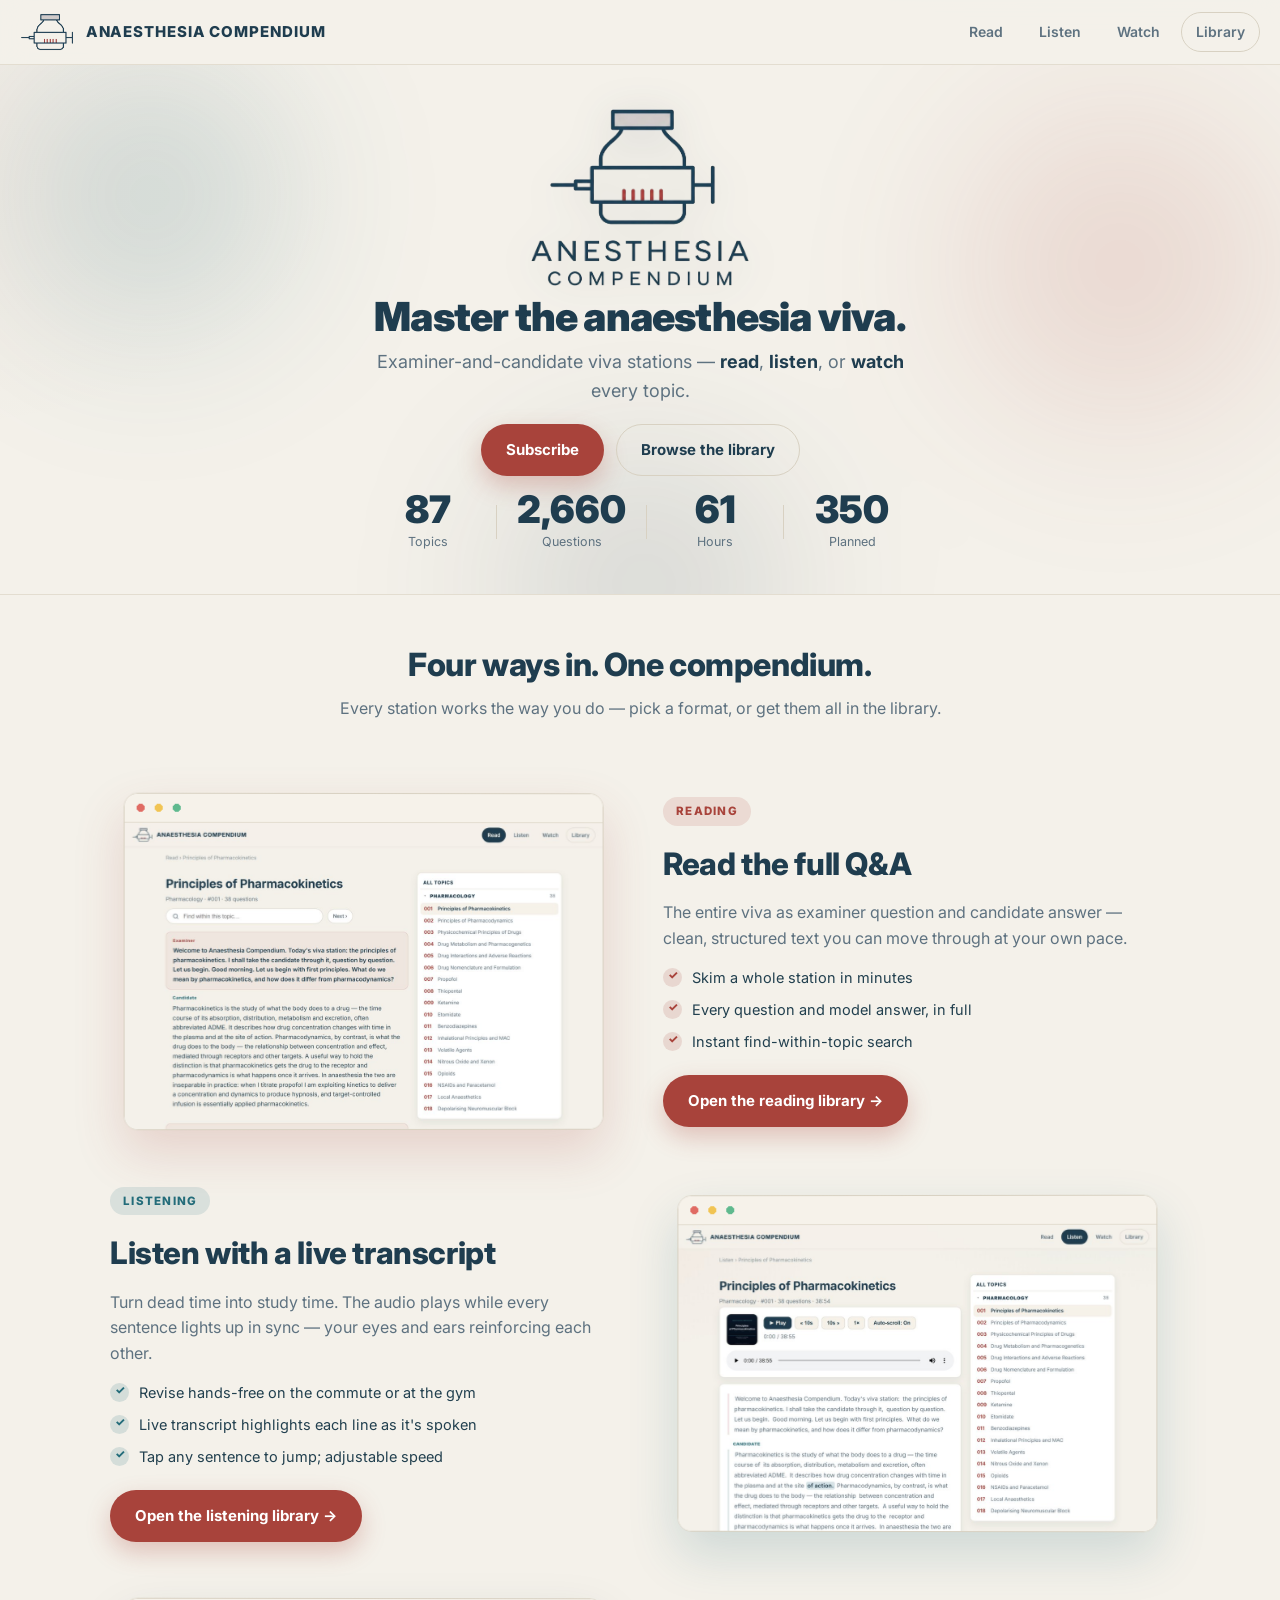
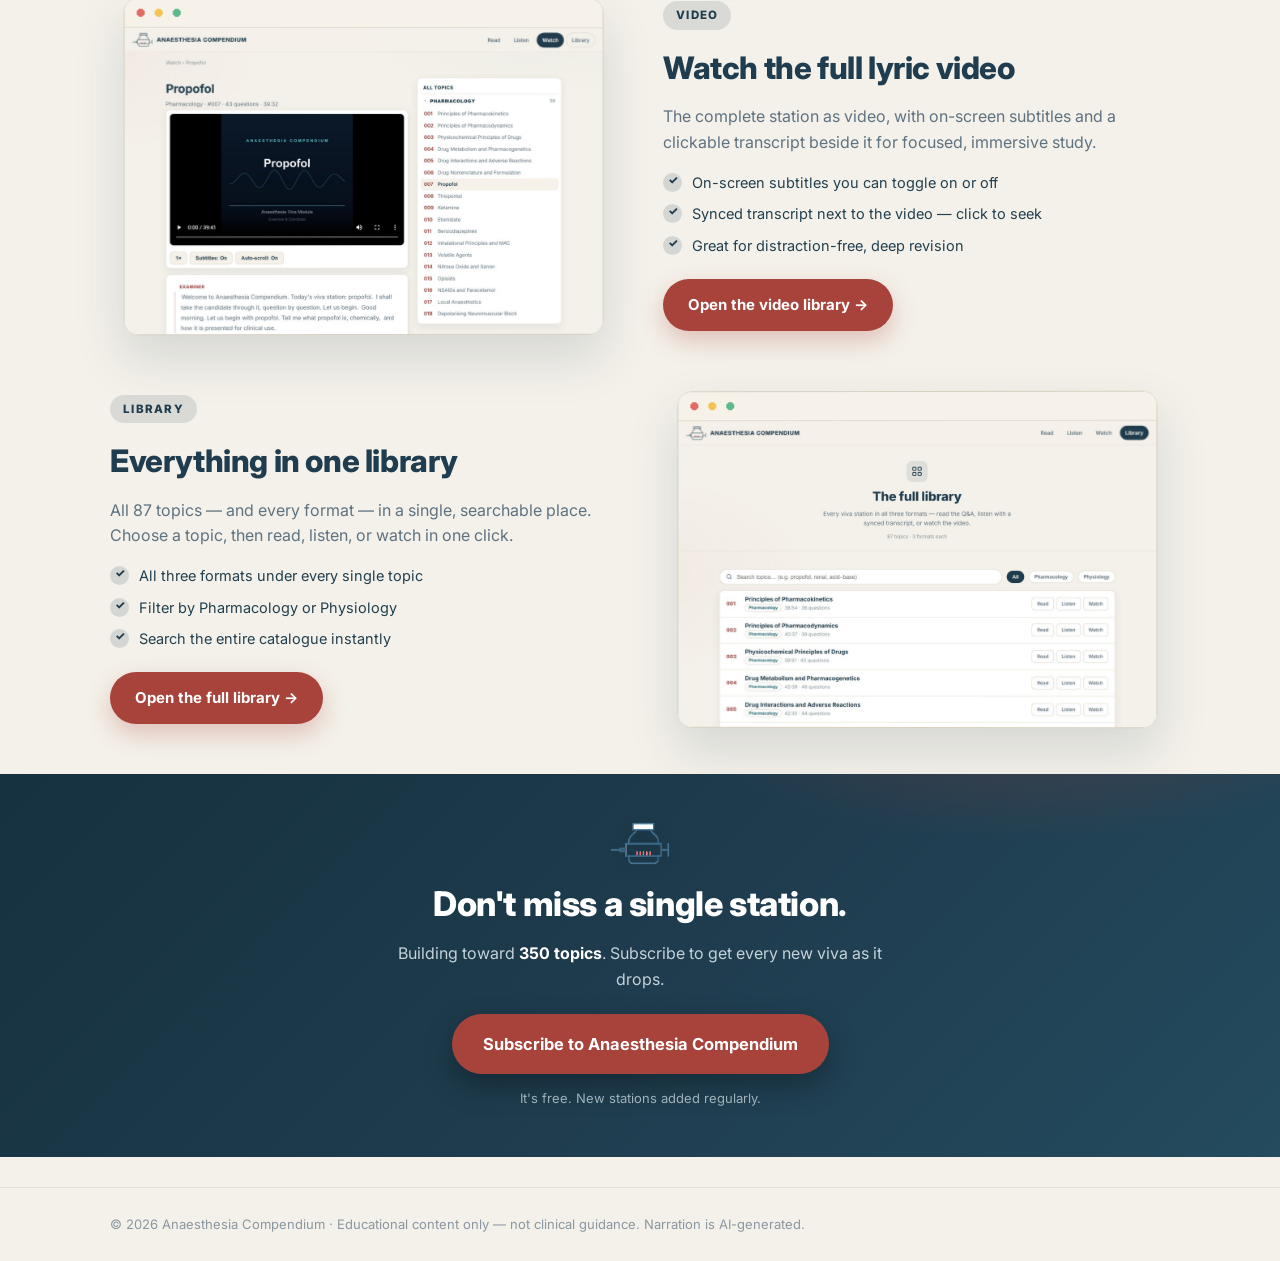
==== commit 8a7ebca9: "Home: restore alternating text/screenshot rows (frames, flipping sides), screenshots capped to a nea" ====
--- a/index.html
+++ b/index.html
@@ -12,7 +12,7 @@
 <link href="https://fonts.googleapis.com/css2?family=Inter:wght@400;500;600;700;800;900&display=swap" rel="stylesheet">
 <link rel="icon" type="image/png" sizes="32x32" href="assets/favicon-32.png">
 <link rel="apple-touch-icon" href="assets/apple-touch-icon.png">
-<link rel="stylesheet" href="assets/css/style.css?v=11">
+<link rel="stylesheet" href="assets/css/style.css?v=12">
 </head>
 <body>
 <div id="hdr"></div>
@@ -41,57 +41,94 @@
     </div>
   </section>
 
-  <!-- ===== MODES (compact) ===== -->
-  <section class="wrap home-modes">
-    <div class="sc-intro reveal">
-      <h2 class="lp-h2">Three ways to study — all in one library</h2>
-      <p class="lp-h2sub">Pick the format that suits you, or browse everything.</p>
-    </div>
+  <div class="sc-intro reveal">
+    <h2 class="lp-h2">Four ways in. One compendium.</h2>
+    <p class="lp-h2sub">Every station works the way you do — pick a format, or get them all in the library.</p>
+  </div>
 
-    <div class="mode-grid reveal">
-      <a class="mcard read" href="read.html">
-        <span class="mcard-accent"></span>
-        <span class="mcard-thumb"><img loading="lazy" src="assets/shots/read.jpg" alt="Reading — full Q&amp;A"></span>
-        <span class="mcard-body">
+  <!-- ===== ALTERNATING SHOWCASE ROWS ===== -->
+  <section class="showcases">
+
+    <!-- READING : image left -->
+    <article class="showcase sc-read reveal" id="reading">
+      <div class="wrap sc-row">
+        <div class="sc-media">
+          <a class="frame read" href="read.html"><img loading="lazy" src="assets/shots/read.jpg" alt="Reading page — full Q&amp;A"></a>
+        </div>
+        <div class="sc-text">
           <span class="sc-kicker read">Reading</span>
-          <h3>Read the Q&amp;A</h3>
-          <p>The whole viva as clean, searchable text — ideal for fast revision.</p>
-          <span class="mcard-go">Open reading →</span>
-        </span>
-      </a>
+          <h2>Read the full Q&amp;A</h2>
+          <p>The entire viva as examiner question and candidate answer — clean, structured text you can move through at your own pace.</p>
+          <ul class="sc-points">
+            <li>Skim a whole station in minutes</li>
+            <li>Every question and model answer, in full</li>
+            <li>Instant find-within-topic search</li>
+          </ul>
+          <a class="btn-cta primary" href="read.html">Open the reading library →</a>
+        </div>
+      </div>
+    </article>
 
-      <a class="mcard listen" href="listen.html">
-        <span class="mcard-accent"></span>
-        <span class="mcard-thumb"><img loading="lazy" src="assets/shots/listen.jpg" alt="Listening — audio with live transcript"></span>
-        <span class="mcard-body">
+    <!-- LISTENING : image right -->
+    <article class="showcase sc-listen alt reveal" id="listening">
+      <div class="wrap sc-row">
+        <div class="sc-media">
+          <a class="frame listen" href="listen.html"><img loading="lazy" src="assets/shots/listen.jpg" alt="Listening page — audio with a live synced transcript"></a>
+        </div>
+        <div class="sc-text">
           <span class="sc-kicker listen">Listening</span>
-          <h3>Listen &amp; follow</h3>
-          <p>Hands-free audio with a live transcript that highlights each line.</p>
-          <span class="mcard-go">Open listening →</span>
-        </span>
-      </a>
+          <h2>Listen with a live transcript</h2>
+          <p>Turn dead time into study time. The audio plays while every sentence lights up in sync — your eyes and ears reinforcing each other.</p>
+          <ul class="sc-points">
+            <li>Revise hands-free on the commute or at the gym</li>
+            <li>Live transcript highlights each line as it's spoken</li>
+            <li>Tap any sentence to jump; adjustable speed</li>
+          </ul>
+          <a class="btn-cta primary" href="listen.html">Open the listening library →</a>
+        </div>
+      </div>
+    </article>
 
-      <a class="mcard watch" href="watch.html">
-        <span class="mcard-accent"></span>
-        <span class="mcard-thumb"><img loading="lazy" src="assets/shots/watch.jpg" alt="Video — lyric video with subtitles"></span>
-        <span class="mcard-body">
+    <!-- VIDEO : image left -->
+    <article class="showcase sc-watch reveal" id="video">
+      <div class="wrap sc-row">
+        <div class="sc-media">
+          <a class="frame watch" href="watch.html"><img loading="lazy" src="assets/shots/watch.jpg" alt="Video page — lyric video with subtitles and synced transcript"></a>
+        </div>
+        <div class="sc-text">
           <span class="sc-kicker watch">Video</span>
-          <h3>Watch the video</h3>
-          <p>The lyric-video with subtitles and a clickable, synced transcript.</p>
-          <span class="mcard-go">Open video →</span>
-        </span>
-      </a>
-    </div>
+          <h2>Watch the full lyric video</h2>
+          <p>The complete station as video, with on-screen subtitles and a clickable transcript beside it for focused, immersive study.</p>
+          <ul class="sc-points">
+            <li>On-screen subtitles you can toggle on or off</li>
+            <li>Synced transcript next to the video — click to seek</li>
+            <li>Great for distraction-free, deep revision</li>
+          </ul>
+          <a class="btn-cta primary" href="watch.html">Open the video library →</a>
+        </div>
+      </div>
+    </article>
 
-    <a class="libbar reveal" href="library.html">
-      <span class="libbar-thumb"><img loading="lazy" src="assets/shots/library.jpg" alt="The full library"></span>
-      <span class="libbar-body">
-        <span class="sc-kicker library">Library</span>
-        <h3>Everything in one library</h3>
-        <p>All 87 topics in every format — search, filter, and open Read, Listen or Watch in a click.</p>
-        <span class="mcard-go">Open the full library →</span>
-      </span>
-    </a>
+    <!-- LIBRARY : image right -->
+    <article class="showcase sc-library alt reveal" id="library-showcase">
+      <div class="wrap sc-row">
+        <div class="sc-media">
+          <a class="frame library" href="library.html"><img loading="lazy" src="assets/shots/library.jpg" alt="Library page — all topics in all three formats"></a>
+        </div>
+        <div class="sc-text">
+          <span class="sc-kicker library">Library</span>
+          <h2>Everything in one library</h2>
+          <p>All 87 topics — and every format — in a single, searchable place. Choose a topic, then read, listen, or watch in one click.</p>
+          <ul class="sc-points">
+            <li>All three formats under every single topic</li>
+            <li>Filter by Pharmacology or Physiology</li>
+            <li>Search the entire catalogue instantly</li>
+          </ul>
+          <a class="btn-cta primary" href="library.html">Open the full library →</a>
+        </div>
+      </div>
+    </article>
+
   </section>
 
   <!-- ===== SUBSCRIBE BAND ===== -->
--- a/assets/css/style.css
+++ b/assets/css/style.css
@@ -270,50 +270,52 @@
 .mode-card.read .mc-go{color:var(--brick)}
 .mode-card.listen .mc-go{color:var(--teal)}
 
-/* ---- modes intro ---- */
-.sc-intro{text-align:center;padding:34px 20px 4px}
-.home-modes{padding:6px 20px 48px}
-
-.sc-kicker{display:inline-block;font-size:11px;font-weight:800;letter-spacing:.1em;text-transform:uppercase;
-  padding:4px 11px;border-radius:999px;margin-bottom:10px}
-.sc-kicker.read{color:var(--brick);background:rgba(168,67,59,.12)}
-.sc-kicker.listen{color:var(--teal);background:rgba(35,108,122,.12)}
-.sc-kicker.watch{color:var(--navy);background:rgba(31,61,79,.12)}
-.sc-kicker.library{color:var(--navy);background:rgba(31,61,79,.12)}
-
-/* compact mode cards */
-.mode-grid{display:grid;grid-template-columns:repeat(3,1fr);gap:20px;margin-top:14px}
-@media(max-width:760px){.mode-grid{grid-template-columns:1fr;max-width:420px;margin:14px auto 0}}
-.mcard{display:flex;flex-direction:column;background:var(--panel);border:1px solid var(--line);
-  border-radius:16px;overflow:hidden;box-shadow:var(--shadow);text-decoration:none;color:inherit;
-  transition:transform .18s ease,box-shadow .18s ease,border-color .18s ease}
-.mcard:hover{transform:translateY(-5px);box-shadow:0 18px 38px rgba(31,61,79,.15);border-color:var(--line2)}
-.mcard-accent{height:4px;display:block}
-.mcard.read .mcard-accent{background:var(--brick)}
-.mcard.listen .mcard-accent{background:var(--teal)}
-.mcard.watch .mcard-accent{background:var(--navy)}
-.mcard-thumb{display:block;aspect-ratio:16/10;overflow:hidden;background:var(--panel2);border-bottom:1px solid var(--line)}
-.mcard-thumb img{width:100%;height:100%;object-fit:cover;object-position:top center;display:block;transition:transform .4s ease}
-.mcard:hover .mcard-thumb img{transform:scale(1.04)}
-.mcard-body{display:block;padding:15px 17px 17px}
-.mcard-body h3{margin:0 0 5px;color:var(--navy);font-size:17.5px}
-.mcard-body p{margin:0 0 11px;color:var(--muted);font-size:13.5px;line-height:1.5}
-.mcard-go{font-weight:700;font-size:13px;color:var(--navy)}
-.mcard.read .mcard-go{color:var(--brick)} .mcard.listen .mcard-go{color:var(--teal)}
-
-/* library banner */
-.libbar{display:grid;grid-template-columns:300px 1fr;margin-top:20px;background:var(--panel);
-  border:1px solid var(--line);border-radius:16px;overflow:hidden;box-shadow:var(--shadow);
-  text-decoration:none;color:inherit;transition:transform .18s ease,box-shadow .18s ease,border-color .18s ease}
-.libbar:hover{transform:translateY(-4px);box-shadow:0 18px 38px rgba(31,61,79,.15);border-color:var(--line2)}
-.libbar-thumb{overflow:hidden;border-right:1px solid var(--line);background:var(--panel2)}
-.libbar-thumb img{width:100%;height:100%;object-fit:cover;object-position:top center;display:block}
-.libbar-body{padding:20px 26px;display:flex;flex-direction:column;justify-content:center}
-.libbar-body h3{margin:0 0 5px;color:var(--navy);font-size:20px}
-.libbar-body p{margin:0 0 11px;color:var(--muted);font-size:14px;max-width:520px}
-@media(max-width:680px){
-  .libbar{grid-template-columns:1fr}
-  .libbar-thumb{aspect-ratio:16/9;border-right:none;border-bottom:1px solid var(--line)}
+/* ---- showcase intro ---- */
+.sc-intro{text-align:center;padding:44px 20px 6px}
+
+.sc-kicker{display:inline-block;font-size:11.5px;font-weight:800;letter-spacing:.11em;text-transform:uppercase;
+  padding:5px 13px;border-radius:999px;margin-bottom:13px}
+.sc-kicker.read{color:var(--brick);background:rgba(168,67,59,.13)}
+.sc-kicker.listen{color:var(--teal);background:rgba(35,108,122,.13)}
+.sc-kicker.watch{color:var(--navy);background:rgba(31,61,79,.13)}
+.sc-kicker.library{color:var(--navy);background:rgba(31,61,79,.13)}
+
+/* ---- alternating showcase rows ---- */
+.showcases{padding:8px 0 18px}
+.showcase{padding:28px 0}
+.sc-row{display:grid;grid-template-columns:1fr 1fr;gap:46px;align-items:center}
+.showcase.alt .sc-media{order:2}
+.sc-media{display:flex;justify-content:center}
+.sc-text h2{font-size:clamp(22px,3vw,31px);margin:0 0 12px;color:var(--navy);font-weight:800;letter-spacing:-.4px}
+.sc-text>p{color:var(--muted);font-size:16px;margin:0 0 16px;max-width:500px}
+.sc-points{list-style:none;padding:0;margin:0 0 22px;display:grid;gap:10px}
+.sc-points li{position:relative;padding-left:29px;color:var(--txt);font-size:14.5px;line-height:1.5}
+.sc-points li::before{content:"";position:absolute;left:0;top:1px;width:19px;height:19px;border-radius:50%}
+.sc-points li::after{content:"✓";position:absolute;left:5px;top:0;font-size:11.5px;font-weight:800}
+.sc-read .sc-points li::before{background:rgba(168,67,59,.15)} .sc-read .sc-points li::after{color:var(--brick)}
+.sc-listen .sc-points li::before{background:rgba(35,108,122,.15)} .sc-listen .sc-points li::after{color:var(--teal)}
+.sc-watch .sc-points li::before{background:rgba(31,61,79,.15)} .sc-watch .sc-points li::after{color:var(--navy)}
+.sc-library .sc-points li::before{background:rgba(31,61,79,.15)} .sc-library .sc-points li::after{color:var(--navy)}
+
+/* faux-browser frame around each screenshot (kept a sensible size) */
+.frame{display:block;width:100%;max-width:480px;border-radius:14px;overflow:hidden;
+  border:1px solid var(--line2);background:#fff;box-shadow:0 22px 50px rgba(31,61,79,.15);
+  transition:transform .3s ease,box-shadow .3s ease;transform:perspective(1500px) rotateY(.6deg)}
+.showcase.alt .frame{transform:perspective(1500px) rotateY(-.6deg)}
+.frame::before{content:"";display:block;height:28px;background:var(--panel2);border-bottom:1px solid var(--line);
+  background-image:
+    radial-gradient(circle 4px at 16px 14px,#e06b63 99%,transparent),
+    radial-gradient(circle 4px at 34px 14px,#f1c453 99%,transparent),
+    radial-gradient(circle 4px at 52px 14px,#5fb98e 99%,transparent)}
+.frame img{display:block;width:100%;height:auto}
+.showcase:hover .frame{transform:perspective(1500px) rotateY(0) translateY(-5px);box-shadow:0 30px 66px rgba(31,61,79,.22)}
+.frame.read{box-shadow:0 22px 50px rgba(168,67,59,.18)}
+.frame.listen{box-shadow:0 22px 50px rgba(35,108,122,.18)}
+@media(max-width:820px){
+  .sc-row{grid-template-columns:1fr;gap:20px}
+  .showcase{padding:22px 0}
+  .showcase.alt .sc-media{order:0}
+  .frame,.showcase.alt .frame{transform:none;max-width:520px}
 }
 
 /* library section */
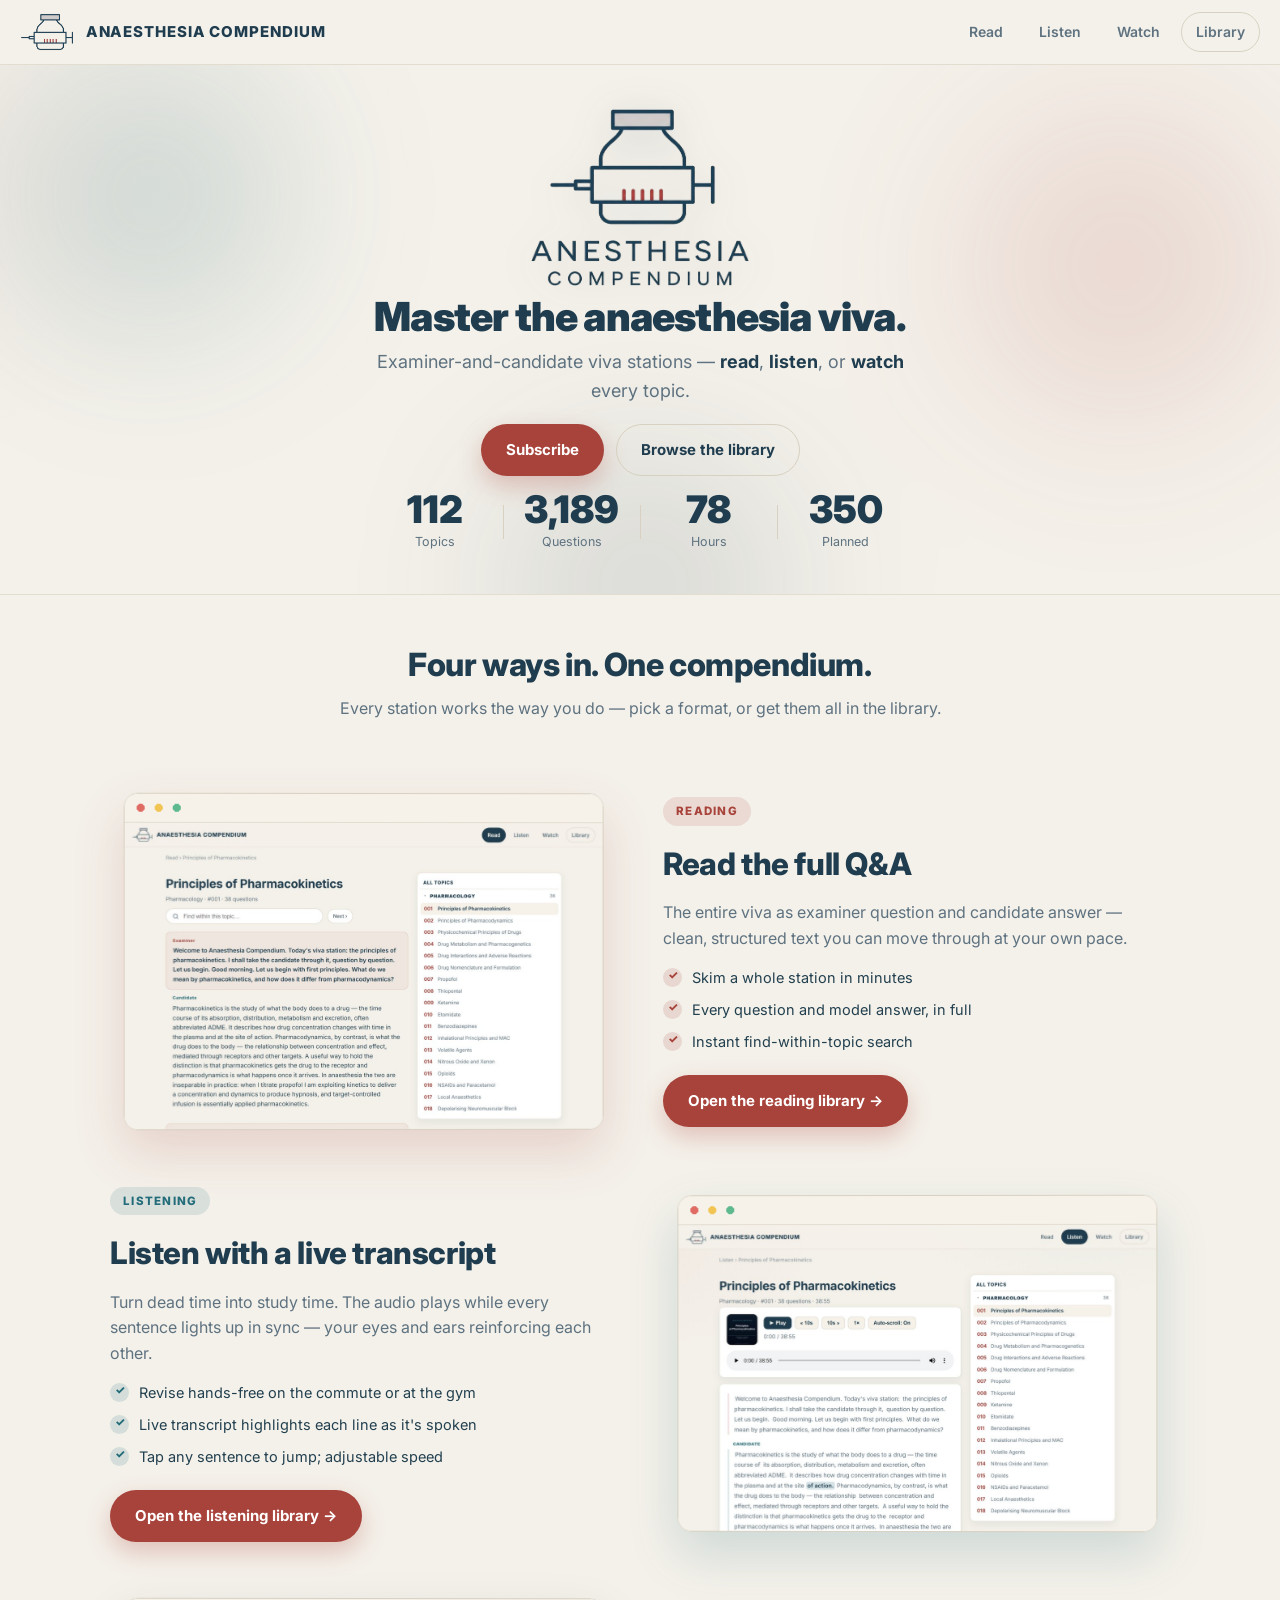
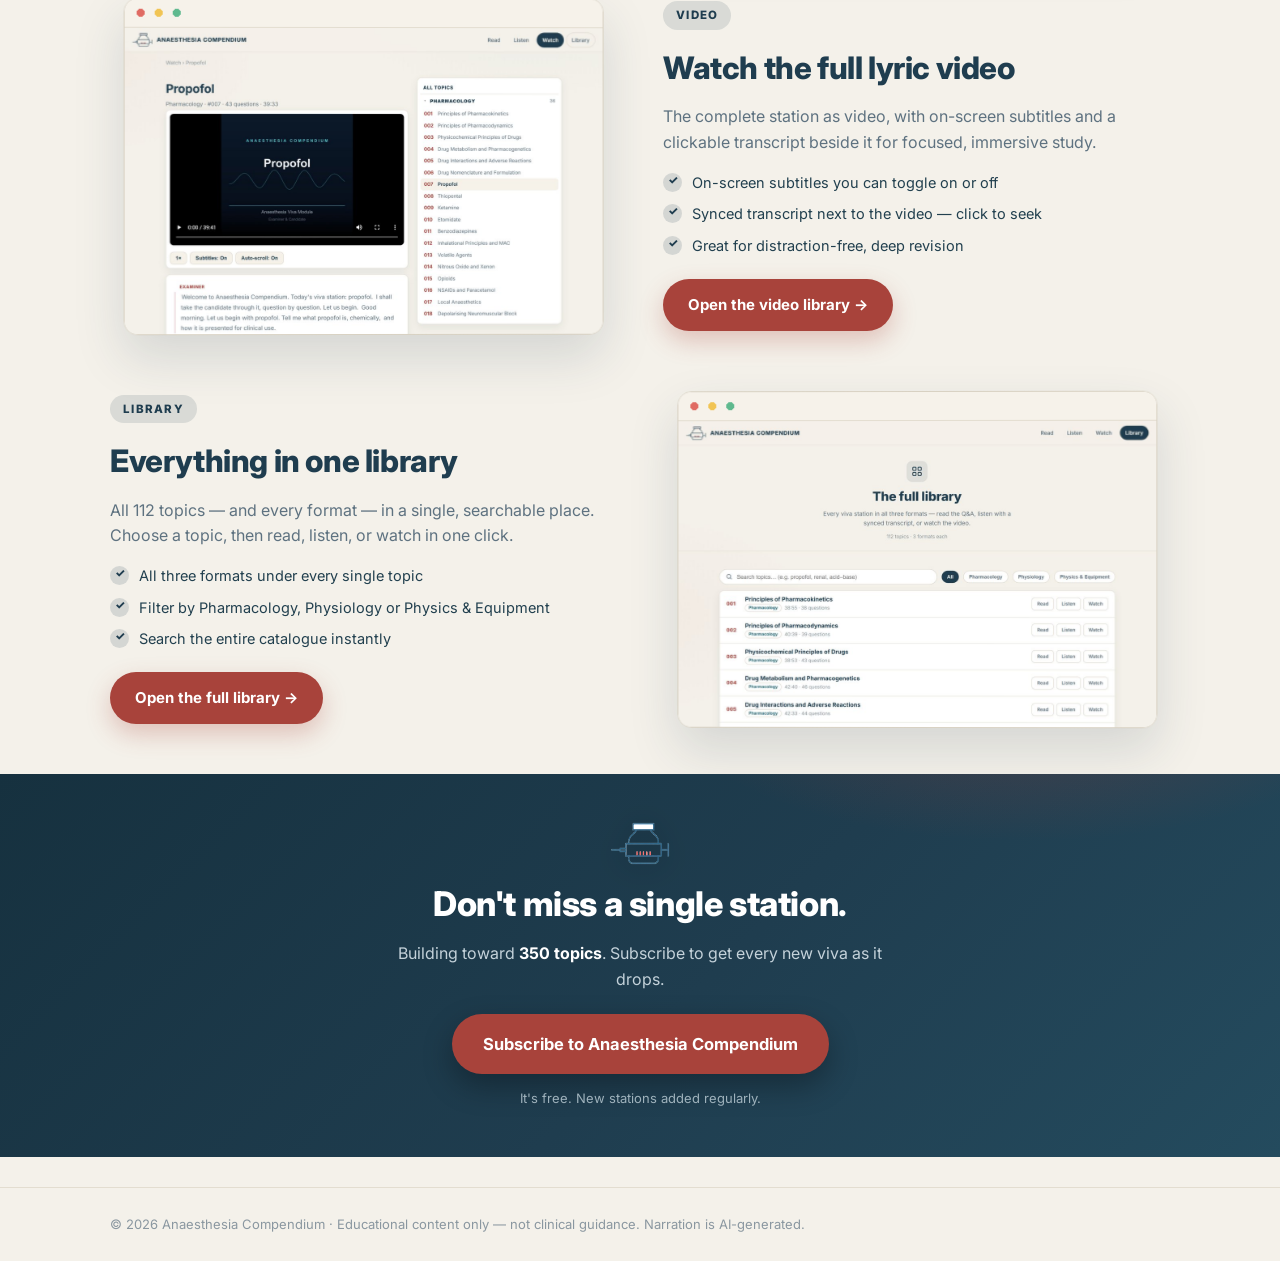
==== commit 174766ee: "Add chapters 088-105 (Physics & Equipment) + 7 sub-chapters (b): 112 topics, 3,189 questions. Genera" ====
--- a/index.html
+++ b/index.html
@@ -4,7 +4,7 @@
 <meta charset="utf-8">
 <meta name="viewport" content="width=device-width,initial-scale=1">
 <title>Anaesthesia Compendium — Viva Library</title>
-<meta name="description" content="Master the anaesthesia viva — 87 examiner-and-candidate stations you can read as Q&A, listen to with a synced transcript, or watch on video.">
+<meta name="description" content="Master the anaesthesia viva — 112 examiner-and-candidate stations you can read as Q&A, listen to with a synced transcript, or watch on video.">
 <meta property="og:title" content="Anaesthesia Compendium — Viva Library">
 <meta property="og:description" content="Read, listen, and watch your way through every anaesthesia viva topic.">
 <meta property="og:image" content="assets/logo-full.png">
@@ -118,10 +118,10 @@
         <div class="sc-text">
           <span class="sc-kicker library">Library</span>
           <h2>Everything in one library</h2>
-          <p>All 87 topics — and every format — in a single, searchable place. Choose a topic, then read, listen, or watch in one click.</p>
+          <p>All 112 topics — and every format — in a single, searchable place. Choose a topic, then read, listen, or watch in one click.</p>
           <ul class="sc-points">
             <li>All three formats under every single topic</li>
-            <li>Filter by Pharmacology or Physiology</li>
+            <li>Filter by Pharmacology, Physiology or Physics &amp; Equipment</li>
             <li>Search the entire catalogue instantly</li>
           </ul>
           <a class="btn-cta primary" href="library.html">Open the full library →</a>
@@ -149,7 +149,7 @@
 </div></footer>
 
 <script src="config.js"></script>
-<script src="assets/js/common.js?v=8"></script>
+<script src="assets/js/common.js?v=9"></script>
 <script src="assets/js/home.js?v=9"></script>
 </body>
 </html>
